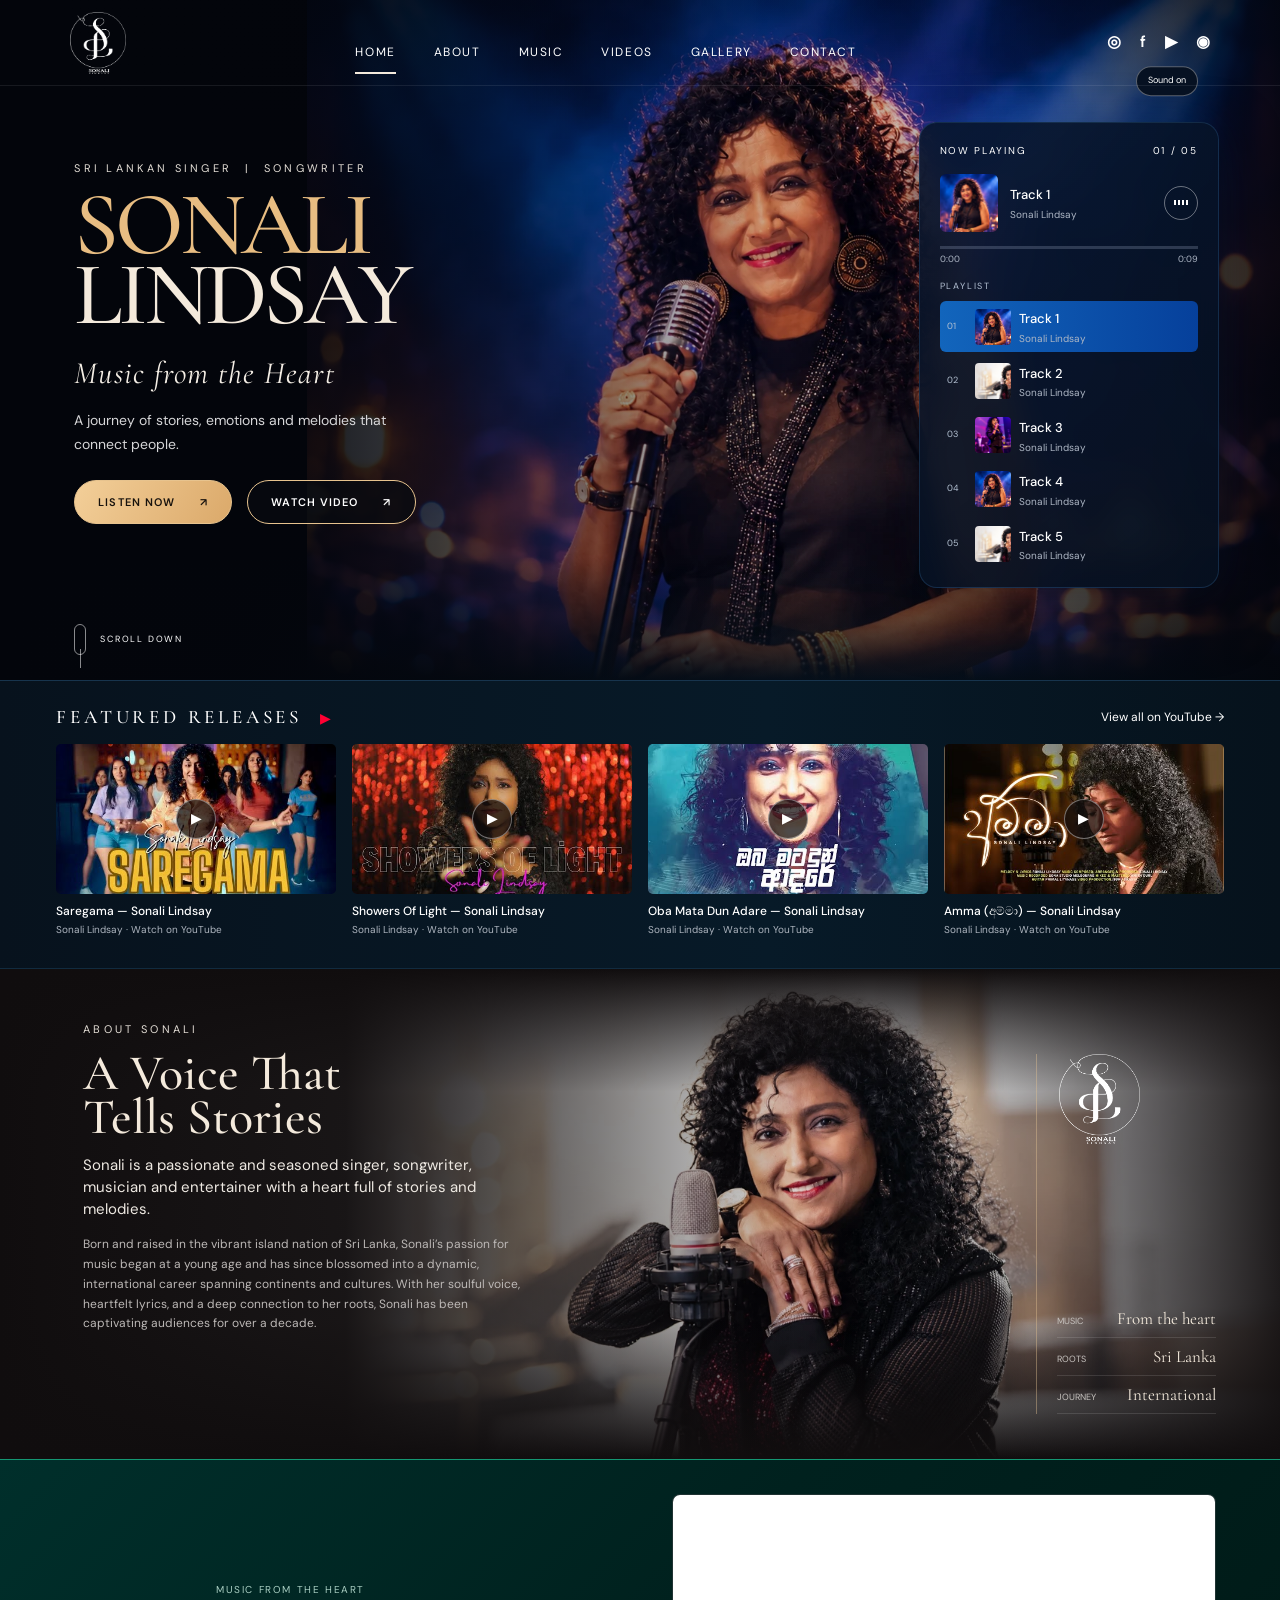
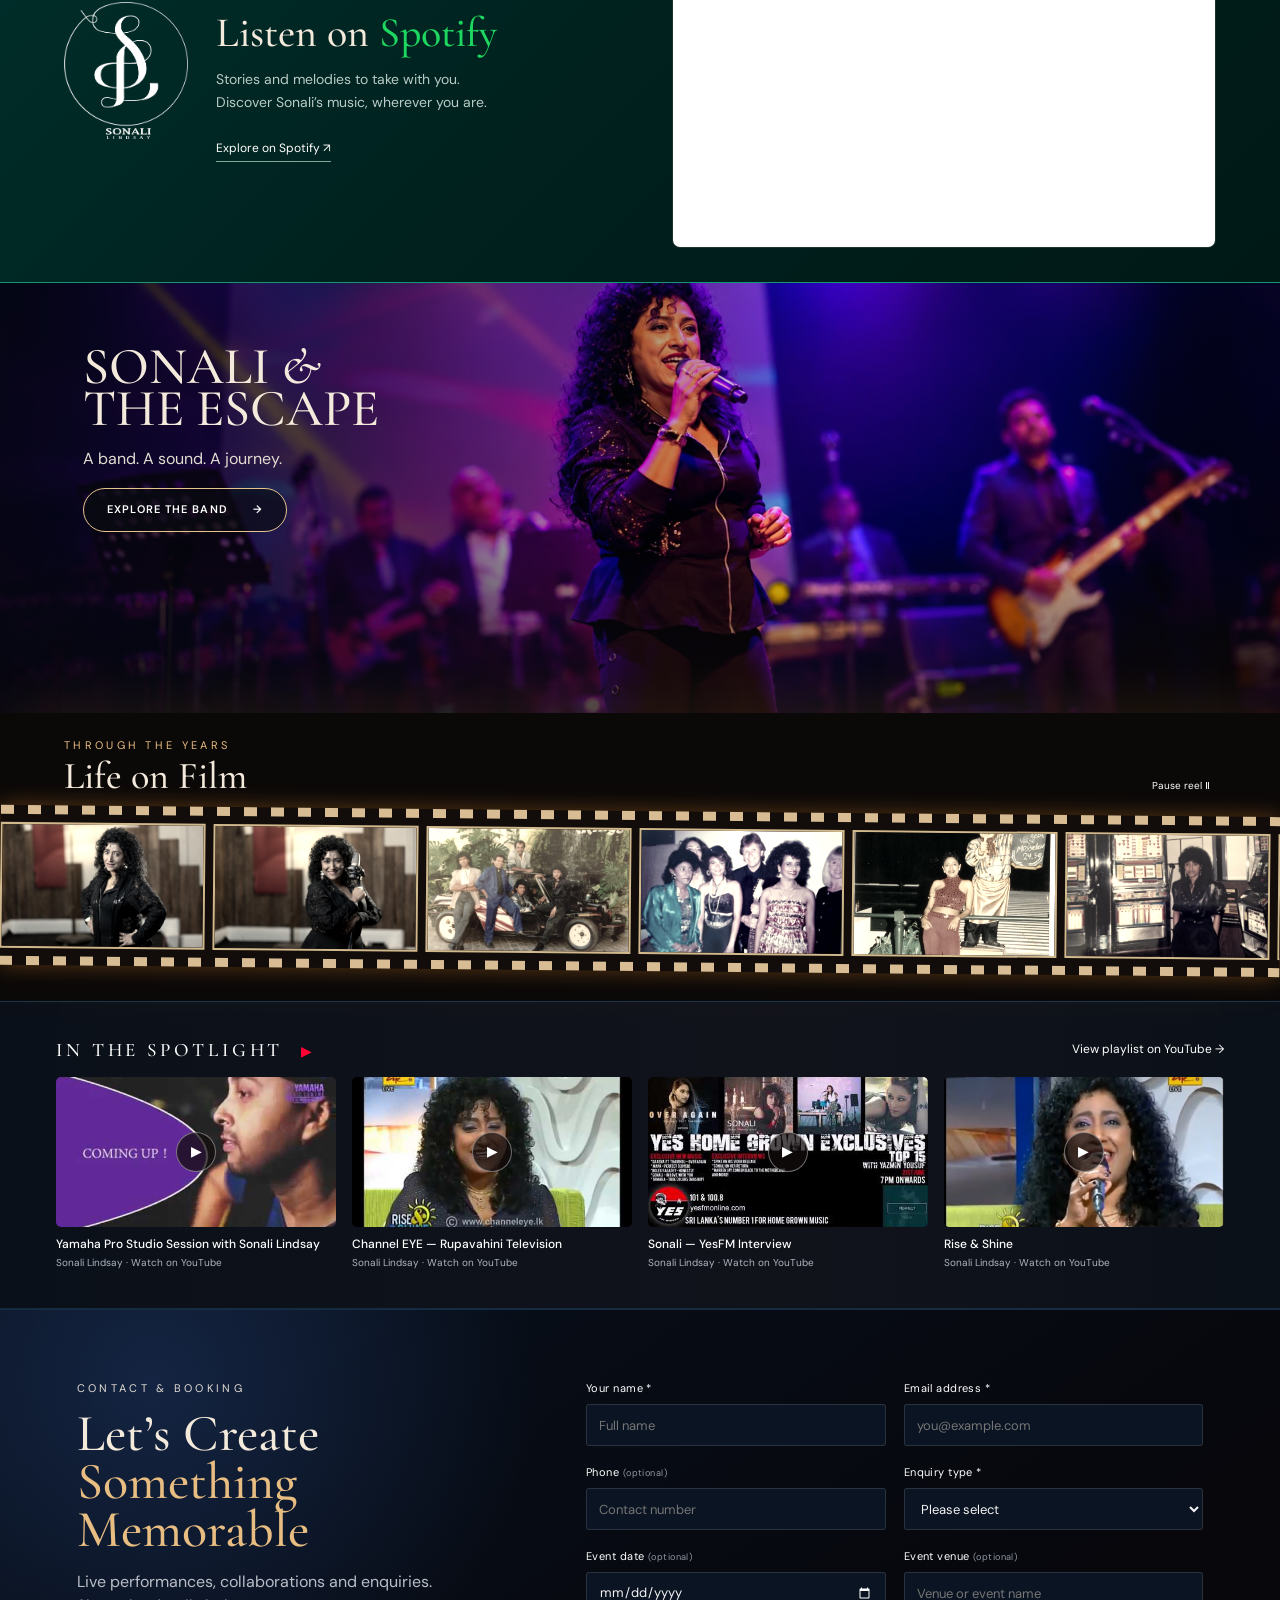
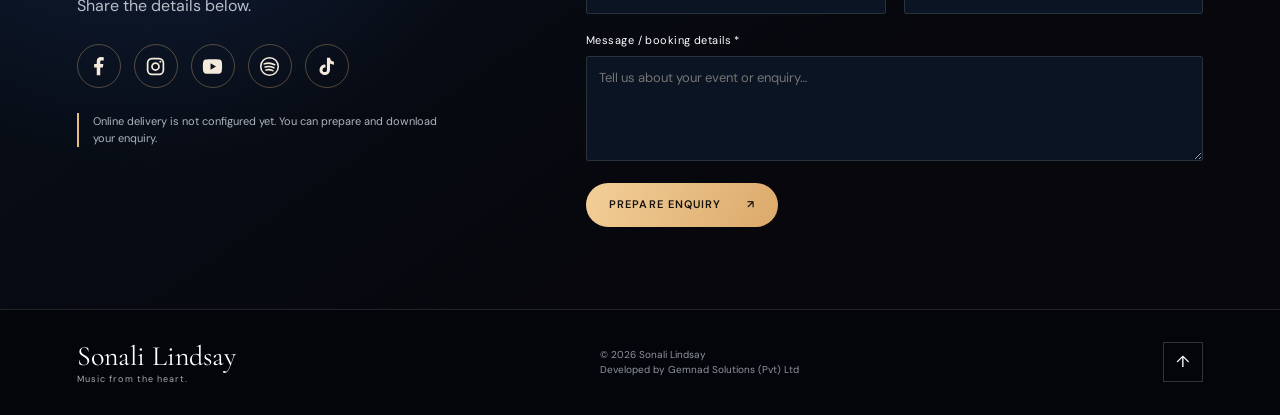
==== index.html @ c45c1fc6 "Add files via upload" ====
<!doctype html>
<html lang="en">
<head>
  <meta charset="UTF-8"><meta name="viewport" content="width=device-width,initial-scale=1">
  <title>Sonali Lindsay | Singer, Songwriter & Musician</title>
  <meta name="description" content="Discover the music, performances and story of Sri Lankan singer, songwriter and musician Sonali Lindsay.">
  <meta name="theme-color" content="#04070d"><meta property="og:type" content="website"><meta property="og:title" content="Sonali Lindsay | Music from the Heart"><meta property="og:description" content="Music, stories and live moments with Sonali Lindsay.">
  <link rel="icon" href="favicon.svg" type="image/svg+xml"><link rel="stylesheet" href="styles.css"><link rel="preload" href="assets/hero.webp" as="image">
  <script src="config.js" defer></script><script src="app.js" defer></script>
</head>
<body>
<a class="skip-link" href="#main">Skip to content</a>
<header class="site-header"><a class="brand" href="#home" aria-label="Sonali Lindsay home"><img src="assets/logo.png" alt="Sonali Lindsay" width="76" height="84"></a><button class="menu-toggle" aria-expanded="false" aria-controls="nav">Menu <span aria-hidden="true">☰</span></button><nav id="nav" aria-label="Main navigation"><a href="#home" aria-current="page">Home</a><a href="#about">About</a><a href="#music">Music</a><a href="#videos">Videos</a><a href="#gallery">Gallery</a><a href="#contact">Contact</a></nav><div class="header-socials"><a href="https://www.instagram.com/sonalilindsay" aria-label="Instagram" target="_blank" rel="noopener">◎</a><a href="https://web.facebook.com/sonalilindsayofficial/" aria-label="Facebook" target="_blank" rel="noopener">f</a><a href="https://www.youtube.com/@SonaliLindsayOfficial" aria-label="YouTube" target="_blank" rel="noopener">▶</a><a href="https://open.spotify.com/artist/26EB6Lw0mpOqtqxSqFFboB" aria-label="Spotify" target="_blank" rel="noopener">◉</a></div></header>
<main id="main">
<section class="hero" id="home" aria-labelledby="hero-title"><img class="hero-art" src="assets/hero.webp" alt="Sonali Lindsay performing with a microphone beneath blue stage lights" width="1672" height="941" fetchpriority="high"><div class="hero-vignette"></div><div class="hero-copy"><p class="kicker">Sri Lankan singer &nbsp;|&nbsp; Songwriter</p><h1 id="hero-title"><span>Sonali</span>Lindsay</h1><p class="script-line">Music from the Heart</p><p class="hero-intro">A journey of stories, emotions and melodies that connect people.</p><div class="hero-actions"><a class="pill solid" href="https://open.spotify.com/artist/26EB6Lw0mpOqtqxSqFFboB" target="_blank" rel="noopener">Listen Now <span>↗</span></a><a class="pill" href="https://youtube.com/playlist?list=PLR32wfktKn32djqg02-VK3CS3TCt3zmEd&amp;si=2SzW9fXXmB_12Uxi" target="_blank" rel="noopener">Watch Video <span>↗</span></a></div></div>
  <aside class="hero-player" aria-label="Automatic music previews"><div class="player-head"><span>Now Playing</span><span id="track-count">01 / 05</span></div><div class="now-playing"><img id="track-art" src="assets/hero.webp" alt="Temporary preview artwork" width="58" height="58"><div><strong id="track-title">Track 1</strong><small>Sonali Lindsay</small></div><div class="wave" aria-hidden="true"><i></i><i></i><i></i><i></i></div></div><div class="progress" role="progressbar" aria-label="Preview progress" aria-valuemin="0" aria-valuemax="100" aria-valuenow="0"><span></span></div><div class="player-times"><span id="elapsed">0:00</span><span id="duration">0:09</span></div><div class="playlist-label">Playlist</div><ol class="track-list" id="track-list"><li class="active"><span>01</span><img src="assets/hero.webp" alt=""><div><strong>Track 1</strong><small>Sonali Lindsay</small></div></li><li><span>02</span><img src="assets/about.webp" alt=""><div><strong>Track 2</strong><small>Sonali Lindsay</small></div></li><li><span>03</span><img src="assets/band.webp" alt=""><div><strong>Track 3</strong><small>Sonali Lindsay</small></div></li><li><span>04</span><img src="assets/hero.webp" alt=""><div><strong>Track 4</strong><small>Sonali Lindsay</small></div></li><li><span>05</span><img src="assets/about.webp" alt=""><div><strong>Track 5</strong><small>Sonali Lindsay</small></div></li></ol><button class="sound-toggle" id="mute" type="button" aria-pressed="false">Sound on</button><p id="audio-status" class="sr-status" role="status">Previews begin after your first interaction if autoplay is blocked.</p></aside><a class="scroll-mark" href="#music"><span></span>Scroll down</a><audio id="preview-audio" src="assets/track-1.mp3" preload="metadata"></audio></section>
<section class="media-strip" id="music" aria-labelledby="releases-title"><div class="section-top"><h2 id="releases-title">Featured Releases <b>▶</b></h2><a href="https://youtube.com/playlist?list=PLR32wfktKn32djqg02-VK3CS3TCt3zmEd&amp;si=2SzW9fXXmB_12Uxi" target="_blank" rel="noopener">View all on YouTube →</a></div><div class="cards" id="release-grid"></div></section>
<section class="about" id="about" aria-labelledby="about-title"><img src="assets/about.webp" alt="Sonali Lindsay beside a studio microphone" width="1536" height="1024" loading="lazy"><div class="about-fade"></div><div class="about-copy"><p class="kicker">About Sonali</p><h2 id="about-title">A Voice That<br>Tells Stories</h2><p class="lead">Sonali is a passionate and seasoned singer, songwriter, musician and entertainer with a heart full of stories and melodies.</p><p>Born and raised in the vibrant island nation of Sri Lanka, Sonali’s passion for music began at a young age and has since blossomed into a dynamic, international career spanning continents and cultures. With her soulful voice, heartfelt lyrics, and a deep connection to her roots, Sonali has been captivating audiences for over a decade.</p></div><div class="about-stats"><img src="assets/logo.png" alt="" width="100" height="110"><dl><div><dt>Music</dt><dd>From the heart</dd></div><div><dt>Roots</dt><dd>Sri Lanka</dd></div><div><dt>Journey</dt><dd>International</dd></div></dl></div></section>
<section class="spotify-shell" aria-labelledby="spotify-title"><div class="spotify-intro"><img src="assets/logo.png" alt="Sonali Lindsay" width="124" height="138" loading="lazy"><div><p class="kicker">Music from the heart</p><h2 id="spotify-title">Listen on <span>Spotify</span></h2><p>Stories and melodies to take with you.<br>Discover Sonali’s music, wherever you are.</p><a href="https://open.spotify.com/artist/26EB6Lw0mpOqtqxSqFFboB" target="_blank" rel="noopener">Explore on Spotify ↗</a></div></div><div class="spotify-body"><iframe title="Sonali Lindsay on Spotify" src="https://open.spotify.com/embed/artist/26EB6Lw0mpOqtqxSqFFboB?utm_source=generator&amp;theme=0" width="100%" height="352" loading="lazy" allow="autoplay; clipboard-write; encrypted-media; fullscreen; picture-in-picture"></iframe></div></section>
<section class="band" aria-labelledby="band-title"><img src="assets/band.webp" alt="Sonali and The Escape performing live" width="1920" height="888" loading="lazy"><div class="band-fade"></div><div class="band-copy"><h2 id="band-title">Sonali <span>&amp;</span><br>The Escape</h2><p>A band. A sound. A journey.</p><a class="pill" href="band.html">Explore the Band <span>→</span></a></div></section>
<section class="reel" id="gallery" aria-labelledby="gallery-title"><div class="reel-heading"><div><p class="kicker">Through the years</p><h2 id="gallery-title">Life on Film</h2></div><button id="reel-toggle" type="button" aria-pressed="false">Pause reel Ⅱ</button></div><div class="film-wrap"><div class="film-track" id="film-track"></div></div></section>
<section class="media-strip videos-strip" id="videos" aria-labelledby="videos-title"><div class="section-top"><h2 id="videos-title">In the Spotlight <b>▶</b></h2><a href="https://www.youtube.com/watch?v=Cf3tMUxd68Q&amp;list=PLR32wfktKn320Vlba-eeAaRiPF5DTPcqG" target="_blank" rel="noopener">View playlist on YouTube →</a></div><div class="cards" id="video-grid"></div></section>
<section class="connect" id="contact" aria-labelledby="contact-title"><div class="connect-intro"><p class="kicker">Contact &amp; Booking</p><h2 id="contact-title">Let’s Create<br><em>Something Memorable</em></h2><p>Live performances, collaborations and enquiries. Share the details below.</p><div class="social-grid"><a href="https://web.facebook.com/sonalilindsayofficial/" target="_blank" rel="noopener" aria-label="Facebook" title="Facebook"><svg viewBox="0 0 24 24" aria-hidden="true" focusable="false"><path d="M14 22v-9h3l.5-4H14V6.5c0-1.1.3-1.5 1.7-1.5H18V1.3A29 29 0 0 0 14.8 1C11.6 1 10 2.9 10 6.2V9H7v4h3v9z"/></svg></a><a href="https://www.instagram.com/sonalilindsay" target="_blank" rel="noopener" aria-label="Instagram" title="Instagram"><svg viewBox="0 0 24 24" aria-hidden="true" focusable="false"><rect x="3" y="3" width="18" height="18" rx="5" fill="none" stroke="currentColor" stroke-width="2"/><circle cx="12" cy="12" r="4" fill="none" stroke="currentColor" stroke-width="2"/><circle cx="17.5" cy="6.5" r="1.2"/></svg></a><a href="https://www.youtube.com/@SonaliLindsayOfficial" target="_blank" rel="noopener" aria-label="YouTube" title="YouTube"><svg viewBox="0 0 24 24" aria-hidden="true" focusable="false"><path d="M22.5 6.2a3 3 0 0 0-2.1-2.1C18.5 3.6 12 3.6 12 3.6s-6.5 0-8.4.5a3 3 0 0 0-2.1 2.1C1 8.1 1 12 1 12s0 3.9.5 5.8a3 3 0 0 0 2.1 2.1c1.9.5 8.4.5 8.4.5s6.5 0 8.4-.5a3 3 0 0 0 2.1-2.1c.5-1.9.5-5.8.5-5.8s0-3.9-.5-5.8ZM9.8 15.6V8.4L16 12z"/></svg></a><a href="https://open.spotify.com/artist/26EB6Lw0mpOqtqxSqFFboB" target="_blank" rel="noopener" aria-label="Spotify" title="Spotify"><svg viewBox="0 0 24 24" aria-hidden="true" focusable="false"><circle cx="12" cy="12" r="10" fill="none" stroke="currentColor" stroke-width="1.8"/><path d="M6 9c4-1.4 8.2-1 12 1M7 12.5c3.4-1 6.8-.6 10 1M8 16c2.6-.7 5.3-.4 7.8.7" fill="none" stroke="currentColor" stroke-width="1.8" stroke-linecap="round"/></svg></a><a href="https://www.tiktok.com/@sonalilindsay?_t=ZS-8vaOBnWOwcM&amp;_r=1" target="_blank" rel="noopener" aria-label="TikTok" title="TikTok"><svg viewBox="0 0 24 24" aria-hidden="true" focusable="false"><path d="M16 2c.3 2.6 1.8 4.2 4.5 4.5V10A10 10 0 0 1 16 8.7v7.2a6 6 0 1 1-5.2-6v3.6a2.5 2.5 0 1 0 1.7 2.4V2z"/></svg></a></div><p class="contact-note" id="contact-note">Online delivery is not configured yet. You can prepare and download your enquiry.</p></div><form id="booking-form"><div class="form-grid"><label>Your name *<input name="name" autocomplete="name" required maxlength="120" placeholder="Full name"></label><label>Email address *<input name="email" type="email" autocomplete="email" required maxlength="254" placeholder="you@example.com"></label><label>Phone <small>(optional)</small><input name="phone" type="tel" autocomplete="tel" maxlength="40" placeholder="Contact number"></label><label>Enquiry type *<select name="type" required><option value="">Please select</option><option>Live performance / booking</option><option>Collaboration</option><option>Press / media</option><option>General enquiry</option></select></label><label>Event date <small>(optional)</small><input name="date" type="date"></label><label>Event venue <small>(optional)</small><input name="venue" maxlength="200" placeholder="Venue or event name"></label><label class="full">Message / booking details *<textarea name="message" required minlength="10" maxlength="5000" rows="4" placeholder="Tell us about your event or enquiry…"></textarea></label></div><button class="pill solid" id="submit-enquiry" type="submit">Prepare Enquiry <span>↗</span></button><p class="form-status" id="form-status" role="status" tabindex="-1"></p><a id="download-enquiry" class="download-link" hidden download="sonali-lindsay-enquiry.txt">Download your enquiry ↓</a></form></section>
</main><footer><a href="#home" class="footer-brand">Sonali Lindsay<span>Music from the heart.</span></a><p>© 2026 Sonali Lindsay<br>Developed by Gemnad Solutions (Pvt) Ltd</p><a href="#home" aria-label="Back to top">↑</a></footer>
</body></html>
---- styles.css ----
@import url('https://fonts.googleapis.com/css2?family=Cormorant+Garamond:wght@400;500;600&family=DM+Sans:wght@400;500;600&family=Italiana&display=swap');
:root{--ink:#04070d;--night:#07111d;--navy:#08182a;--cream:#f4eadc;--gold:#e8bd82;--line:#ffffff28;--muted:#b8bdc7;--green:#1ed760;--serif:'Cormorant Garamond',Georgia,serif;--sans:'DM Sans',Arial,sans-serif;color-scheme:dark}
*{box-sizing:border-box}html{scroll-behavior:smooth;scroll-padding-top:76px}body{margin:0;background:var(--ink);color:#fff;font:16px/1.55 var(--sans);overflow-x:hidden}img{display:block;max-width:100%}a{color:inherit;text-decoration:none}button,input,select,textarea{font:inherit;color:inherit}button{cursor:pointer}::selection{background:var(--gold);color:#05070c}:focus-visible{outline:2px solid var(--gold);outline-offset:4px}.skip-link{position:fixed;top:-80px;left:16px;z-index:100;background:var(--gold);color:#111;padding:10px 15px}.skip-link:focus{top:16px}.site-header{height:86px;position:absolute;inset:0 0 auto;z-index:20;display:flex;align-items:center;padding:0 5.5vw;border-bottom:1px solid #ffffff15}.brand{width:92px;margin-right:auto}.brand img{width:56px;height:62px;object-fit:contain}.site-header nav{display:flex;gap:38px;align-items:center}.site-header nav a{font-size:12px;letter-spacing:.13em;text-transform:uppercase;padding:32px 0 11px;border-bottom:2px solid transparent}.site-header nav a:hover,.site-header nav a[aria-current]{border-color:var(--cream)}.header-socials{display:flex;align-items:center;gap:19px;margin-left:auto;width:160px;justify-content:flex-end}.header-socials a{font-weight:600}.menu-toggle{display:none;border:0;background:none;padding:12px}
.hero{height:680px;min-height:650px;position:relative;overflow:hidden;background:#02050b}.hero-art{position:absolute;inset:0 0 0 auto;width:76%;height:100%;object-fit:cover;object-position:center 38%}.hero-vignette{position:absolute;inset:0;background:linear-gradient(90deg,#03050b 0%,#03050bf8 19%,#03050bc7 34%,#03050b33 60%,#03050b30 76%,#03050bdd 100%),linear-gradient(0deg,#06111d 0%,transparent 18%,transparent 82%,#01030a70)}.hero-copy{position:absolute;z-index:2;left:5.8vw;top:160px;width:390px}.kicker{margin:0 0 13px;color:#e4ded6;font-size:11px;letter-spacing:.3em;text-transform:uppercase}.hero h1{margin:0;color:var(--cream);font:500 clamp(70px,7vw,108px)/.78 var(--serif);letter-spacing:-.045em;text-transform:uppercase}.hero h1 span{display:block;color:var(--gold)}.script-line{margin:28px 0 20px;color:#f4eee5;font:italic 31px/1 var(--serif);letter-spacing:.04em}.hero-intro{max-width:335px;color:#d6d6d8;font-size:14px;line-height:1.7}.hero-actions{display:flex;gap:15px;margin-top:24px}.pill{min-height:44px;display:inline-flex;align-items:center;justify-content:center;gap:25px;border:1px solid #e7c38e;border-radius:999px;padding:10px 23px;background:#070a10b8;font-size:11px;font-weight:600;letter-spacing:.1em;text-transform:uppercase}.pill:hover{background:#ffffff13}.pill.solid{background:linear-gradient(120deg,#f3cf99,#dba96a);color:#17120d}.pill.solid:hover{filter:brightness(1.08)}
.hero-player{position:absolute;z-index:3;right:4.8vw;top:122px;width:300px;padding:20px 20px 18px;border:1px solid #3974ad44;border-radius:18px;background:linear-gradient(145deg,#07152de9,#06101ff2);box-shadow:0 22px 60px #0008,0 0 45px #005bba1e;backdrop-filter:blur(12px)}.player-head{display:flex;justify-content:space-between;margin-bottom:15px;text-transform:uppercase;letter-spacing:.17em;font-size:10px}.now-playing{display:grid;grid-template-columns:58px 1fr 34px;gap:12px;align-items:center}.now-playing img{width:58px;height:58px;border-radius:6px;object-fit:cover}.now-playing strong,.track-list strong{font-size:13px;font-weight:500}.now-playing small,.track-list small{display:block;color:#aeb7c5;font-size:10px}.wave{display:flex;align-items:center;justify-content:center;gap:2px;height:34px;border:1px solid #ffffff66;border-radius:50%}.wave i{display:block;width:2px;height:5px;background:#fff}.is-playing .wave i{animation:wave .65s ease-in-out infinite alternate}.wave i:nth-child(2){animation-delay:-.35s}.wave i:nth-child(3){animation-delay:-.18s}.wave i:nth-child(4){animation-delay:-.5s}@keyframes wave{to{height:18px}}.progress{height:3px;margin-top:14px;background:#8390a850}.progress span{display:block;height:100%;width:0;background:linear-gradient(90deg,var(--gold),#fff)}.player-times{display:flex;justify-content:space-between;margin-top:4px;font-size:9px;color:#aeb7c5}.playlist-label{margin:14px 0 7px;color:#b5c2d4;font-size:9px;letter-spacing:.2em;text-transform:uppercase}.track-list{list-style:none;padding:0;margin:0;display:grid;gap:4px}.track-list li{display:grid;grid-template-columns:20px 36px 1fr;gap:8px;align-items:center;padding:5px 7px;border-radius:6px}.track-list li.active{background:linear-gradient(90deg,#1265bc,#06409b)}.track-list li>span{font-size:9px;color:#b4c2d3}.track-list img{width:36px;height:36px;object-fit:cover;border-radius:4px}.sound-toggle{position:absolute;right:20px;top:18px;transform:translateY(-250%);border:1px solid #fff5;background:#061122;border-radius:999px;padding:7px 11px;font-size:9px}.sr-status{position:absolute;width:1px;height:1px;overflow:hidden;clip:rect(0,0,0,0)}.scroll-mark{position:absolute;z-index:3;left:5.8vw;bottom:25px;display:flex;align-items:center;gap:14px;font-size:9px;letter-spacing:.2em;text-transform:uppercase}.scroll-mark span{width:12px;height:31px;border:1px solid #fff8;border-radius:9px;position:relative}.scroll-mark span:after{content:'';position:absolute;left:50%;top:24px;width:1px;height:19px;background:#fff8}
.media-strip{padding:26px 4.4vw 30px;background:linear-gradient(90deg,#07121d,#071a28 60%,#06121c);border-top:1px solid #17344d;border-bottom:1px solid #112b3f}.section-top{display:flex;align-items:center;justify-content:space-between;margin-bottom:17px}.section-top h2{margin:0;font:500 19px/1 var(--serif);letter-spacing:.2em;text-transform:uppercase}.section-top h2 b{font:14px var(--sans);color:#ff0033;margin-left:10px}.section-top>a{font-size:12px}.cards{display:grid;grid-template-columns:repeat(4,minmax(0,1fr));gap:16px}.media-card{min-width:0}.media-card>a{display:block}.card-image{position:relative;aspect-ratio:16/8.6;overflow:hidden;border-radius:5px;background:#121823}.card-image img{width:100%;height:100%;object-fit:cover;transition:transform .45s,filter .45s}.media-card a:hover .card-image img{transform:scale(1.04);filter:brightness(.85)}.play-badge{position:absolute;inset:50% auto auto 50%;transform:translate(-50%,-50%);display:grid;place-items:center;width:40px;height:40px;border-radius:50%;background:#120d0dbb;border:1px solid #ffffff65;font-size:14px}.media-card h3{margin:8px 0 1px;font-size:12px;font-weight:500;white-space:nowrap;overflow:hidden;text-overflow:ellipsis}.media-card p{margin:0;color:#aeb5bf;font-size:10px}
.about{min-height:490px;position:relative;overflow:hidden;background:#110e0e}.about>img{position:absolute;inset:0 12% 0 auto;width:60%;height:100%;object-fit:cover;object-position:center 38%;filter:saturate(.45) sepia(.12) contrast(1.05)}.about-fade{position:absolute;inset:0;background:linear-gradient(90deg,#100d0e 0%,#100d0ef5 27%,#100d0e88 47%,transparent 68%,#100d0eee 100%),linear-gradient(0deg,#100d0e,transparent 28%,transparent 75%,#100d0e)}.about-copy{position:relative;z-index:2;padding:52px 0 54px 6.5vw;width:41%}.about-copy h2{margin:0 0 13px;color:var(--cream);font:500 50px/.88 var(--serif)}.about-copy .lead{color:#eee9e2;font-size:15px;line-height:1.48}.about-copy p:last-child{color:#bcb8b6;font-size:12px;line-height:1.65}.about-stats{position:absolute;z-index:2;right:5vw;top:85px;bottom:45px;width:180px;border-left:1px solid #e3c1926b;padding-left:20px;display:flex;flex-direction:column;justify-content:space-between}.about-stats img{width:85px;height:90px;object-fit:contain}.about-stats dl{margin:0}.about-stats dl div{display:flex;justify-content:space-between;align-items:baseline;border-bottom:1px solid #ffffff1e;padding:8px 0}.about-stats dt{text-transform:uppercase;font-size:9px;color:#c7c3bf}.about-stats dd{margin:0;color:var(--cream);font:17px var(--serif)}
.spotify-shell{margin:0;padding:16px 3.2vw 22px;background:linear-gradient(135deg,#002f2b,#00211e 48%,#001916);border-top:1px solid #149773;border-bottom:1px solid #149773}.spotify-head{display:flex;justify-content:space-between;align-items:center;margin-bottom:9px}.spotify-head>div{display:flex;align-items:center;gap:12px}.spotify-dot{width:42px;height:42px;border-radius:50%;display:grid;place-items:center;background:var(--green);color:#001d13;font-size:26px}.spotify-head h2{margin:0;font-size:13px;font-weight:400}.spotify-head strong{display:block;color:var(--green);font-size:20px}.spotify-head>a{font-size:11px}.spotify-body{border:1px solid #ffffff1a;border-radius:8px;overflow:hidden;background:#061b1b}.spotify-body iframe{display:block;width:100%;height:352px;border:0}
.band{height:430px;position:relative;overflow:hidden;background:#080918}.band>img{position:absolute;inset:0;width:100%;height:100%;object-fit:cover;object-position:center 32%;filter:saturate(1.12) contrast(1.03)}.band-fade{position:absolute;inset:0;background:linear-gradient(90deg,#050610e8,#05061088 33%,transparent 65%,#08070b55),linear-gradient(0deg,#120c0caa,transparent 40%,#04061120)}.band-copy{position:absolute;z-index:2;left:6.5vw;top:63px}.band-copy h2{margin:0;color:var(--cream);font:500 52px/.82 var(--serif);text-transform:uppercase}.band-copy h2 span{font-style:italic}.band-copy p{margin:16px 0;color:#e3dcd2}.band-copy .pill{background:#0a0b12a8}
.reel{position:relative;padding:24px 0 30px;background:#0b0808;box-shadow:0 -16px 40px #ffa23712}.reel-heading{padding:0 5vw 16px;display:flex;justify-content:space-between;align-items:end}.reel-heading .kicker{margin-bottom:3px;color:var(--gold)}.reel-heading h2{margin:0;font:500 38px/1 var(--serif);color:var(--cream)}.reel-heading button{border:0;background:none;font-size:10px}.film-wrap{padding:17px 0;overflow:hidden;transform:rotate(1.1deg) scale(1.02);background:repeating-linear-gradient(90deg,#d8bd94 0 13px,transparent 13px 27px) top/100% 9px no-repeat,repeating-linear-gradient(90deg,#d8bd94 0 13px,transparent 13px 27px) bottom/100% 9px no-repeat,#120c0a;box-shadow:0 0 22px #ff9b2e55}.film-track{display:flex;width:max-content;animation:reel 48s linear infinite}.film-group{display:flex;gap:8px;padding-right:8px}.film-track figure{margin:0;width:205px;height:126px;overflow:hidden;border:2px solid #d1b98e;background:#20150f}.film-track img{width:100%;height:100%;object-fit:cover;filter:sepia(.45) saturate(.65) contrast(1.08)}.reel.paused .film-track,.film-wrap:hover .film-track{animation-play-state:paused}@keyframes reel{to{transform:translateX(-50%)}}
.videos-strip{background:linear-gradient(90deg,#0a1019,#11131b 60%,#0b1119);padding-top:38px;padding-bottom:38px}.connect{display:grid;grid-template-columns:.85fr 1.25fr;gap:7vw;padding:70px 6vw;background:radial-gradient(circle at 12% 12%,#142442 0,transparent 31%),linear-gradient(145deg,#07101c,#07070c 70%);border-top:1px solid #1b2b44}.connect-intro h2{margin:0;color:var(--cream);font:500 52px/.92 var(--serif)}.connect-intro h2 em{font-style:normal;color:var(--gold)}.connect-intro>p:not(.kicker,.contact-note){color:#b9bec8;max-width:390px}.social-grid{display:flex;gap:13px 25px;flex-wrap:wrap;margin:25px 0}.social-grid a{font-size:12px;border-bottom:1px solid #ffffff3c;padding-bottom:4px}.contact-note{max-width:360px;border-left:2px solid var(--gold);padding-left:14px;color:#aeb5bf;font-size:11px}.form-grid{display:grid;grid-template-columns:1fr 1fr;gap:18px}.form-grid label{font-size:11px;letter-spacing:.04em}.form-grid small{color:#8f96a1}.form-grid input,.form-grid select,.form-grid textarea{width:100%;display:block;margin-top:7px;padding:11px 12px;border:1px solid #ffffff20;background:#0b1422;color:#f3f3f3;border-radius:3px;font-size:13px}.form-grid input,.form-grid select{height:42px}.form-grid textarea{resize:vertical;min-height:100px}.form-grid .full{grid-column:1/-1}.connect form>.pill{border:0;margin-top:22px}.form-status{font-size:12px;color:#c7cbd2}.download-link{font-size:12px;color:var(--gold);border-bottom:1px solid var(--gold)}
footer{min-height:100px;display:flex;align-items:center;justify-content:space-between;padding:27px 6vw;border-top:1px solid #ffffff20;background:#03050a}.footer-brand{font:28px var(--serif)}.footer-brand span{display:block;color:#aaa;font:9px var(--sans);letter-spacing:.12em}.footer-brand+p{font-size:10px;color:#8f96a0}.footer-brand+p+a{width:40px;height:40px;display:grid;place-items:center;border:1px solid #ffffff30}
@media(max-width:1100px){.site-header{padding-inline:3vw}.site-header nav{gap:23px}.header-socials{width:auto}.hero-copy{left:4vw}.hero-player{right:3vw;width:280px}.hero h1{font-size:78px}.about-copy{width:48%}.cards{gap:12px}}
@media(max-width:800px){.site-header{height:72px;padding:0 20px}.brand img{width:45px;height:52px}.menu-toggle{display:block}.site-header nav{display:none;position:absolute;top:72px;left:0;right:0;padding:16px 22px;background:#040913f7;flex-direction:column;align-items:stretch;gap:0}.site-header nav.open{display:flex}.site-header nav a{padding:11px;border:0}.header-socials{display:none}.hero{height:auto;min-height:940px}.hero-art{width:100%;height:570px;object-position:58% center}.hero-vignette{background:linear-gradient(0deg,#03050b 37%,#03050bd9 50%,transparent 78%),linear-gradient(90deg,#03050b66,transparent 70%)}.hero-copy{left:20px;right:20px;top:355px;width:auto}.hero h1{font-size:70px}.script-line{font-size:27px}.hero-player{top:auto;left:20px;right:20px;bottom:50px;width:auto}.track-list{grid-template-columns:repeat(5,1fr)}.track-list li{grid-template-columns:1fr;padding:5px;text-align:center}.track-list li>span,.track-list li div{display:none}.track-list img{width:100%;height:42px}.scroll-mark{display:none}.media-strip{padding:25px 20px}.cards{grid-template-columns:repeat(4,250px);overflow-x:auto;padding-bottom:10px;scroll-snap-type:x mandatory}.media-card{scroll-snap-align:start}.about{min-height:750px}.about>img{inset:auto 0 0;width:100%;height:62%;object-position:center 25%}.about-fade{background:linear-gradient(0deg,#100d0e70,#100d0ef4 54%,#100d0e 76%)}.about-copy{padding:50px 20px;width:100%}.about-copy h2{font-size:45px}.about-copy .lead{max-width:590px}.about-copy p:last-child{max-width:600px}.about-stats{display:none}.spotify-shell{padding:15px 20px 20px}.spotify-head>a{display:none}.band{height:390px}.band>img{object-position:55% center}.band-copy{left:20px;top:45px}.band-copy h2{font-size:44px}.reel-heading{padding-inline:20px}.connect{grid-template-columns:1fr;padding:60px 20px}.form-grid{gap:15px}footer{padding-inline:20px}}
@media(max-width:480px){.hero{min-height:1030px}.hero-art{height:500px;object-position:61% center}.hero-copy{top:315px}.hero h1{font-size:59px}.hero-intro{font-size:13px;max-width:280px}.hero-actions{gap:9px}.pill{padding:9px 15px;gap:15px}.hero-player{bottom:55px;padding:16px}.now-playing{grid-template-columns:50px 1fr 34px}.now-playing img{width:50px;height:50px}.track-list{gap:2px}.film-track figure{width:170px;height:106px}.connect-intro h2{font-size:43px}.form-grid{grid-template-columns:1fr}.form-grid .full{grid-column:auto}.spotify-body iframe{height:352px}.section-top{align-items:flex-start;gap:12px}.section-top h2{font-size:17px}.section-top>a{font-size:10px}.footer-brand+p{max-width:150px}}
@media(prefers-reduced-motion:reduce){html{scroll-behavior:auto}.film-track,.is-playing .wave i{animation:none!important}.film-wrap{overflow-x:auto}.film-group[aria-hidden=true]{display:none}}
.film-wrap{width:100%;transform:rotate(.55deg)}
html,body{overflow-x:clip}
.about>img{inset:0;width:100%;height:100%;object-position:62% center;filter:saturate(.8) contrast(1.02)}
.spotify-shell{display:grid;grid-template-columns:1fr 1fr;align-items:center;gap:5vw;padding:34px 5vw}
.spotify-intro{display:flex;align-items:center;gap:28px;min-width:0}
.spotify-intro>img{width:124px;height:138px;object-fit:contain;flex-shrink:0}
.spotify-intro .kicker{color:#a9cfc3;font-size:10px;letter-spacing:.16em}
.spotify-intro h2{margin:0 0 12px;font:500 42px/1.1 var(--serif);color:var(--cream)}
.spotify-intro h2 span{color:var(--green)}
.spotify-intro p:not(.kicker){font-size:14px;line-height:1.65;color:#b9cbc6;margin:0 0 20px}
.spotify-intro a{font-size:12px;border-bottom:1px solid #7ca99a;padding-bottom:5px}
.spotify-body{min-width:0}
.social-grid{gap:13px}
.social-grid a{width:44px;height:44px;display:grid;place-items:center;padding:0;border:1px solid #e8bd8255;border-radius:50%;color:var(--cream);transition:background .2s,color .2s}
.social-grid a:hover{background:var(--gold);color:var(--ink)}
.social-grid svg{width:21px;height:21px;display:block;fill:currentColor}
@media(max-width:1050px){.spotify-intro{gap:18px}.spotify-intro>img{width:86px;height:100px}.spotify-intro h2{font-size:34px}}
@media(max-width:800px){.about>img{inset:auto 0 0;height:62%;object-position:65% center}.spotify-shell{grid-template-columns:1fr;padding:30px 20px;gap:26px}.spotify-intro{justify-content:center}.spotify-intro>img{width:100px;height:112px}.spotify-body{width:100%}}
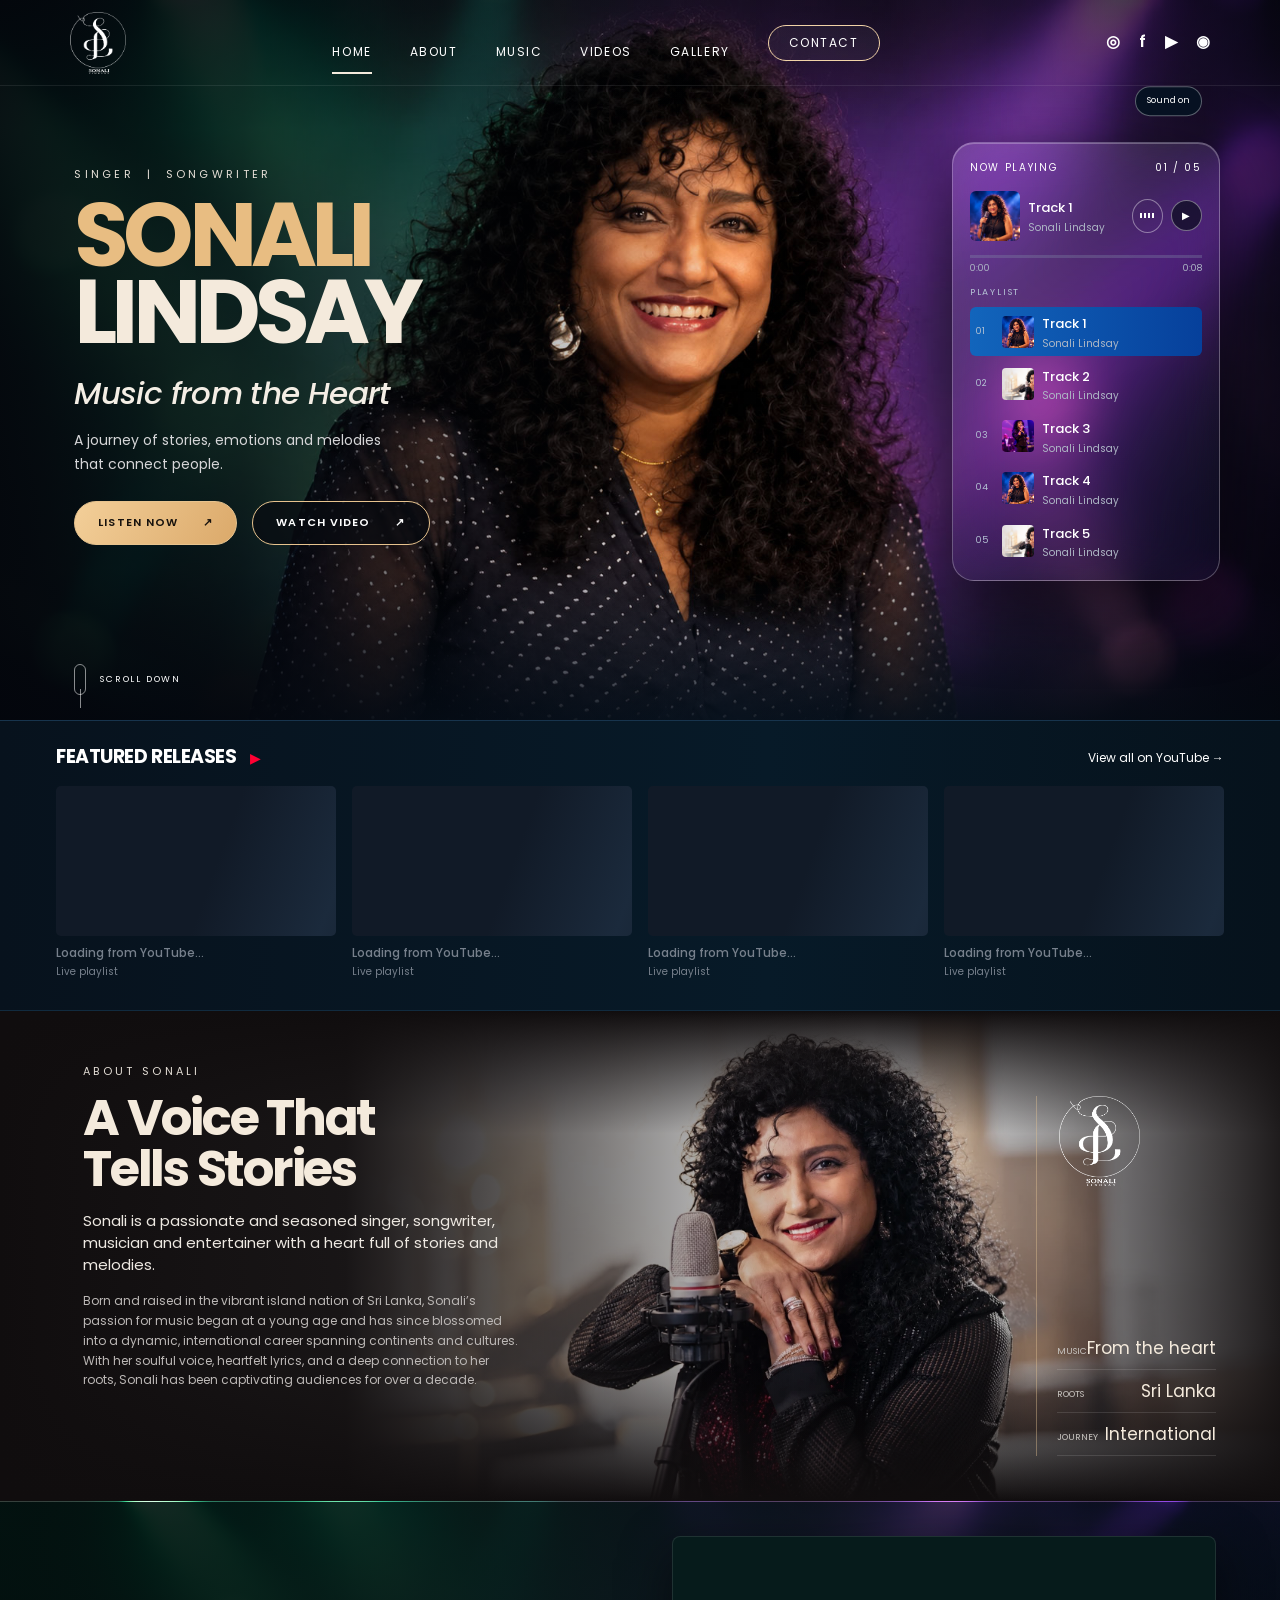
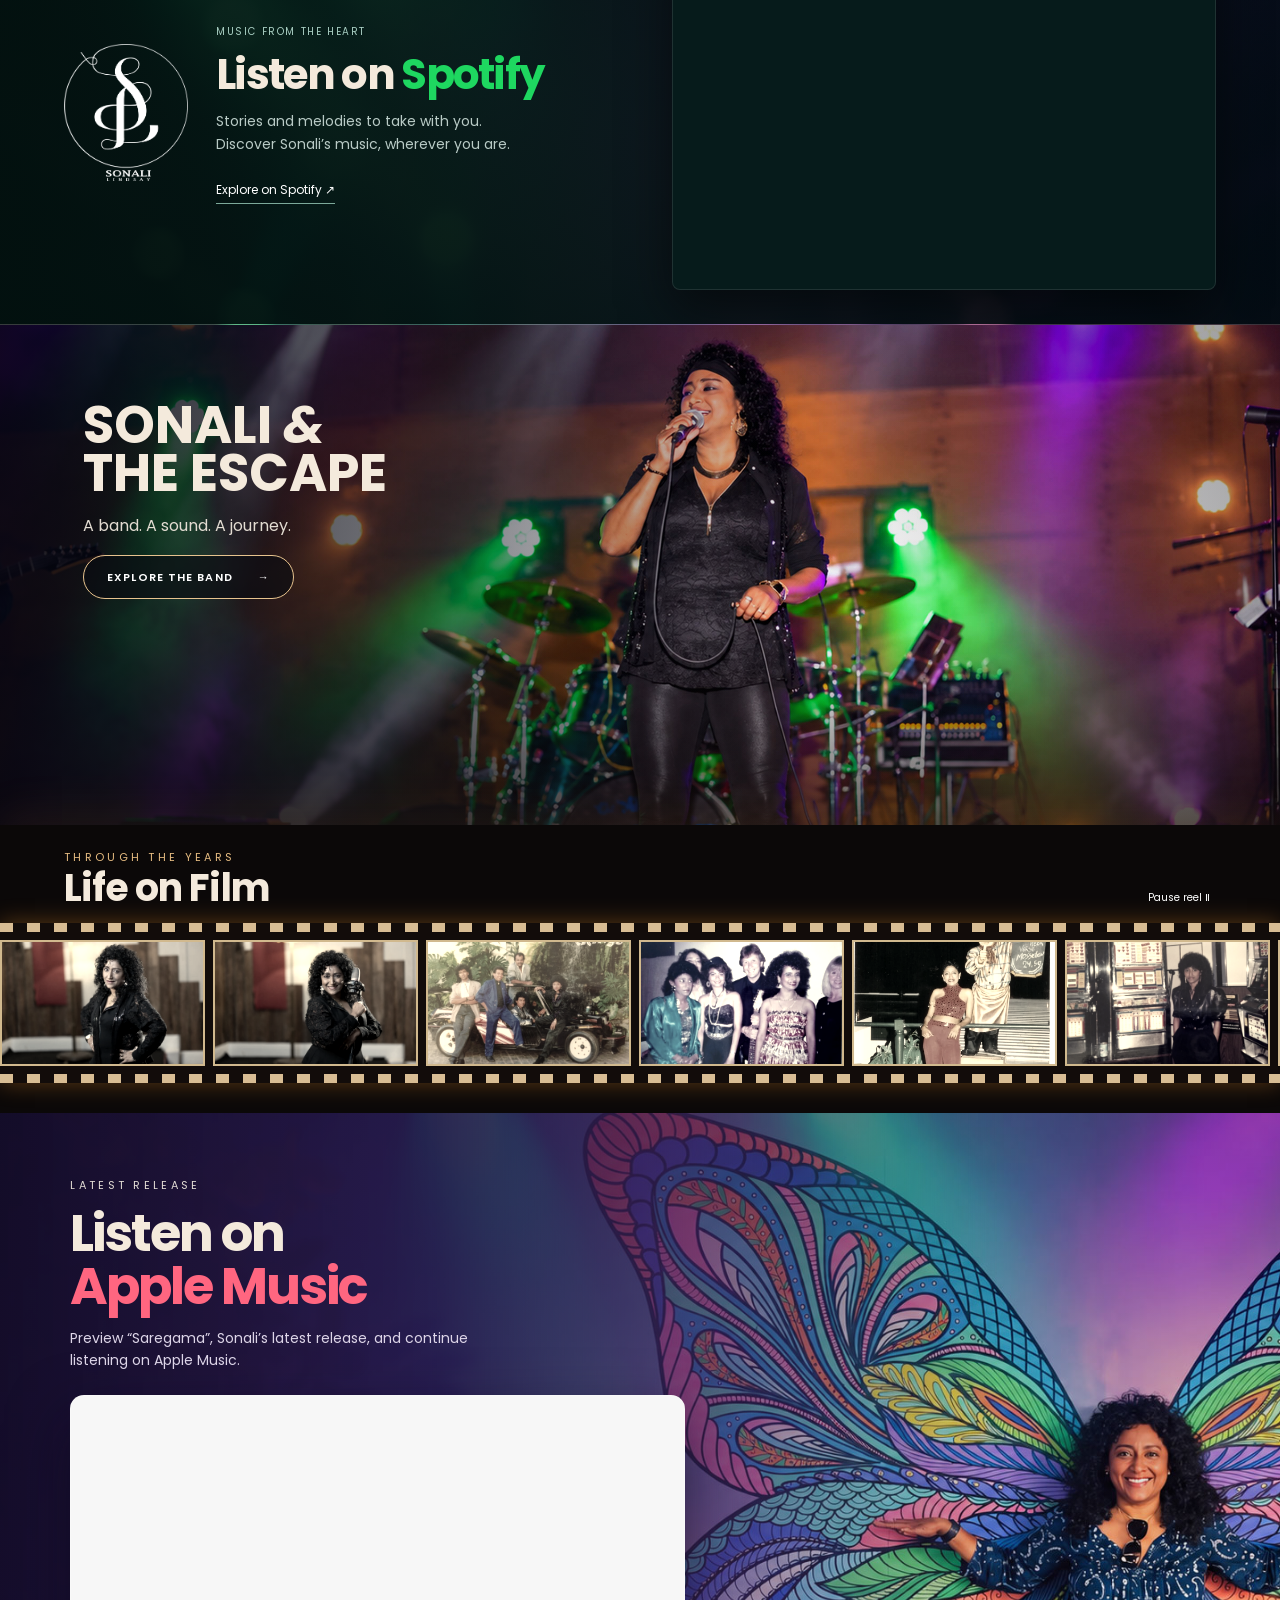
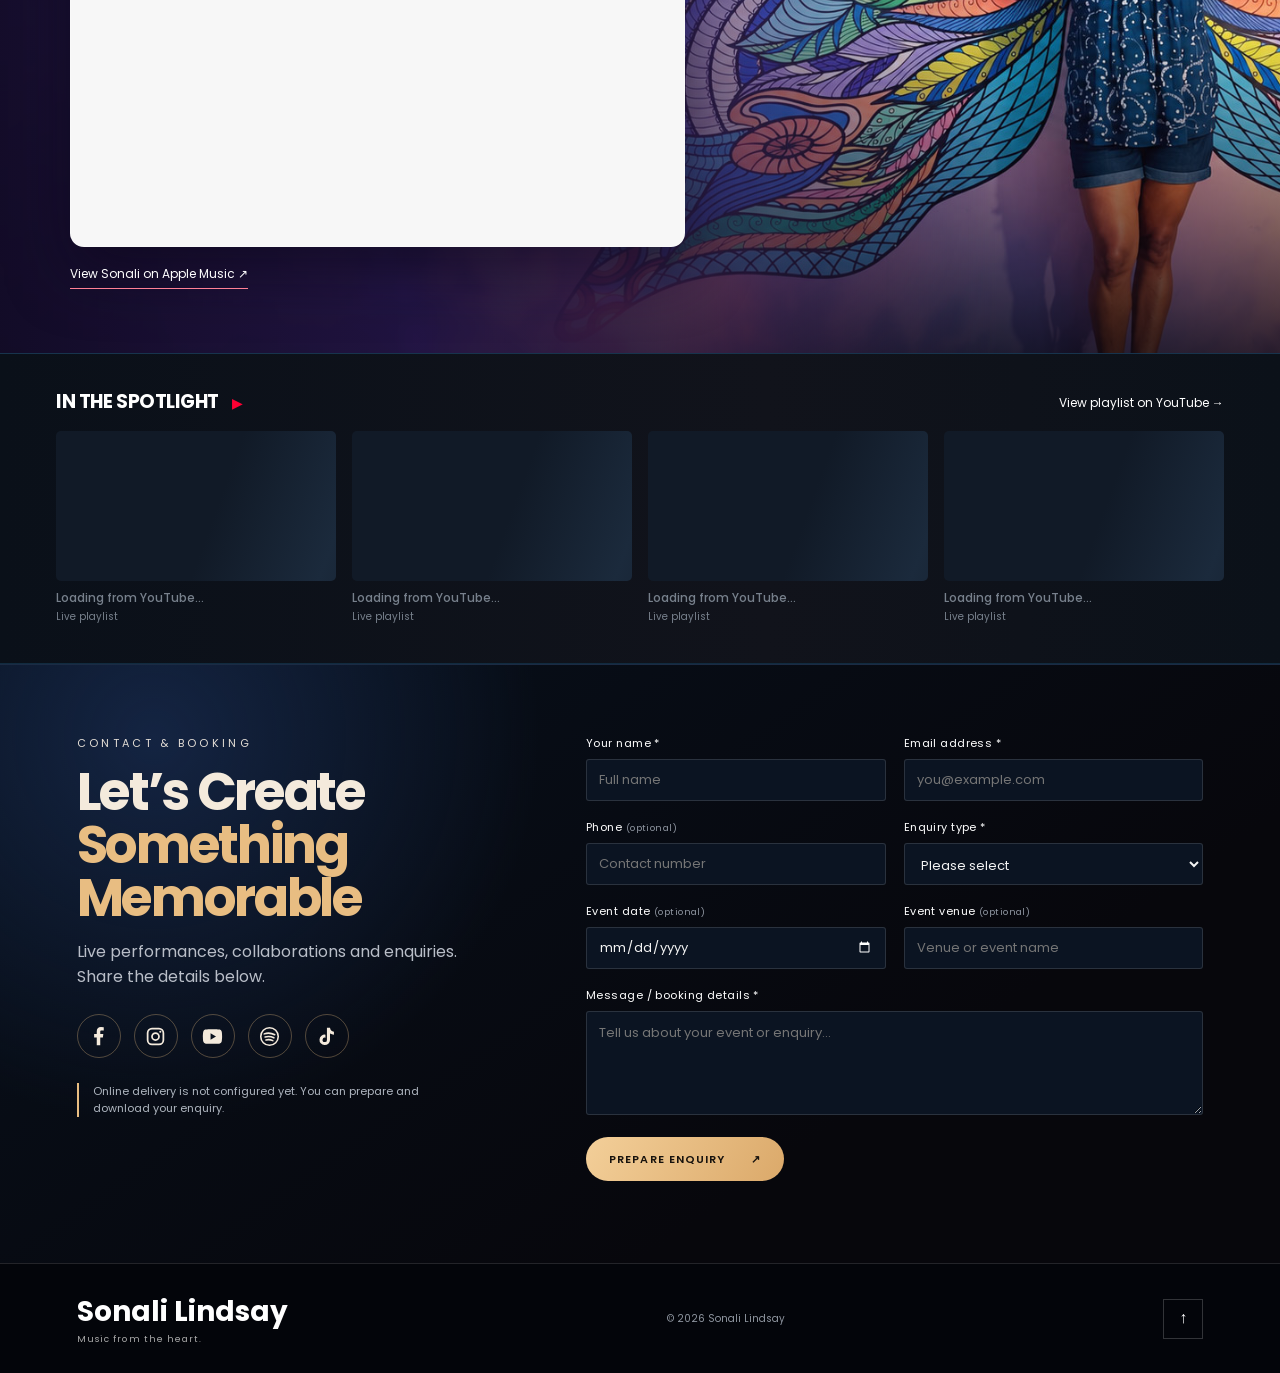
==== commit dbd2335e: "Update Sonali Lindsay website" ====
--- a/index.html
+++ b/index.html
@@ -5,21 +5,22 @@
   <title>Sonali Lindsay | Singer, Songwriter & Musician</title>
   <meta name="description" content="Discover the music, performances and story of Sri Lankan singer, songwriter and musician Sonali Lindsay.">
   <meta name="theme-color" content="#04070d"><meta property="og:type" content="website"><meta property="og:title" content="Sonali Lindsay | Music from the Heart"><meta property="og:description" content="Music, stories and live moments with Sonali Lindsay.">
-  <link rel="icon" href="favicon.svg" type="image/svg+xml"><link rel="stylesheet" href="styles.css"><link rel="preload" href="assets/hero.webp" as="image">
+  <link rel="icon" href="favicon.svg" type="image/svg+xml"><link rel="stylesheet" href="styles.css"><link rel="preload" href="assets/hero-banner.jpg" as="image">
   <script src="config.js" defer></script><script src="app.js" defer></script>
 </head>
 <body>
 <a class="skip-link" href="#main">Skip to content</a>
-<header class="site-header"><a class="brand" href="#home" aria-label="Sonali Lindsay home"><img src="assets/logo.png" alt="Sonali Lindsay" width="76" height="84"></a><button class="menu-toggle" aria-expanded="false" aria-controls="nav">Menu <span aria-hidden="true">☰</span></button><nav id="nav" aria-label="Main navigation"><a href="#home" aria-current="page">Home</a><a href="#about">About</a><a href="#music">Music</a><a href="#videos">Videos</a><a href="#gallery">Gallery</a><a href="#contact">Contact</a></nav><div class="header-socials"><a href="https://www.instagram.com/sonalilindsay" aria-label="Instagram" target="_blank" rel="noopener">◎</a><a href="https://web.facebook.com/sonalilindsayofficial/" aria-label="Facebook" target="_blank" rel="noopener">f</a><a href="https://www.youtube.com/@SonaliLindsayOfficial" aria-label="YouTube" target="_blank" rel="noopener">▶</a><a href="https://open.spotify.com/artist/26EB6Lw0mpOqtqxSqFFboB" aria-label="Spotify" target="_blank" rel="noopener">◉</a></div></header>
+<header class="site-header"><a class="brand" href="#home" aria-label="Sonali Lindsay home"><img src="assets/logo.png" alt="Sonali Lindsay" width="76" height="84"></a><button class="menu-toggle" aria-expanded="false" aria-controls="nav">Menu <span aria-hidden="true">☰</span></button><nav id="nav" aria-label="Main navigation"><a href="#home" aria-current="page">Home</a><a href="#about">About</a><a href="#music">Music</a><a href="#videos">Videos</a><a href="#gallery">Gallery</a><a class="nav-contact" href="#contact">Contact</a></nav><div class="header-socials"><a href="https://www.instagram.com/sonalilindsay" aria-label="Instagram" target="_blank" rel="noopener">◎</a><a href="https://web.facebook.com/sonalilindsayofficial/" aria-label="Facebook" target="_blank" rel="noopener">f</a><a href="https://www.youtube.com/@SonaliLindsayOfficial" aria-label="YouTube" target="_blank" rel="noopener">▶</a><a href="https://open.spotify.com/artist/26EB6Lw0mpOqtqxSqFFboB" aria-label="Spotify" target="_blank" rel="noopener">◉</a></div></header>
 <main id="main">
-<section class="hero" id="home" aria-labelledby="hero-title"><img class="hero-art" src="assets/hero.webp" alt="Sonali Lindsay performing with a microphone beneath blue stage lights" width="1672" height="941" fetchpriority="high"><div class="hero-vignette"></div><div class="hero-copy"><p class="kicker">Sri Lankan singer &nbsp;|&nbsp; Songwriter</p><h1 id="hero-title"><span>Sonali</span>Lindsay</h1><p class="script-line">Music from the Heart</p><p class="hero-intro">A journey of stories, emotions and melodies that connect people.</p><div class="hero-actions"><a class="pill solid" href="https://open.spotify.com/artist/26EB6Lw0mpOqtqxSqFFboB" target="_blank" rel="noopener">Listen Now <span>↗</span></a><a class="pill" href="https://youtube.com/playlist?list=PLR32wfktKn32djqg02-VK3CS3TCt3zmEd&amp;si=2SzW9fXXmB_12Uxi" target="_blank" rel="noopener">Watch Video <span>↗</span></a></div></div>
-  <aside class="hero-player" aria-label="Automatic music previews"><div class="player-head"><span>Now Playing</span><span id="track-count">01 / 05</span></div><div class="now-playing"><img id="track-art" src="assets/hero.webp" alt="Temporary preview artwork" width="58" height="58"><div><strong id="track-title">Track 1</strong><small>Sonali Lindsay</small></div><div class="wave" aria-hidden="true"><i></i><i></i><i></i><i></i></div></div><div class="progress" role="progressbar" aria-label="Preview progress" aria-valuemin="0" aria-valuemax="100" aria-valuenow="0"><span></span></div><div class="player-times"><span id="elapsed">0:00</span><span id="duration">0:09</span></div><div class="playlist-label">Playlist</div><ol class="track-list" id="track-list"><li class="active"><span>01</span><img src="assets/hero.webp" alt=""><div><strong>Track 1</strong><small>Sonali Lindsay</small></div></li><li><span>02</span><img src="assets/about.webp" alt=""><div><strong>Track 2</strong><small>Sonali Lindsay</small></div></li><li><span>03</span><img src="assets/band.webp" alt=""><div><strong>Track 3</strong><small>Sonali Lindsay</small></div></li><li><span>04</span><img src="assets/hero.webp" alt=""><div><strong>Track 4</strong><small>Sonali Lindsay</small></div></li><li><span>05</span><img src="assets/about.webp" alt=""><div><strong>Track 5</strong><small>Sonali Lindsay</small></div></li></ol><button class="sound-toggle" id="mute" type="button" aria-pressed="false">Sound on</button><p id="audio-status" class="sr-status" role="status">Previews begin after your first interaction if autoplay is blocked.</p></aside><a class="scroll-mark" href="#music"><span></span>Scroll down</a><audio id="preview-audio" src="assets/track-1.mp3" preload="metadata"></audio></section>
+<section class="hero" id="home" aria-labelledby="hero-title"><img class="hero-art" src="assets/hero-banner.jpg" alt="Portrait of Sonali Lindsay under green and purple stage lights" width="2401" height="941" fetchpriority="high"><div class="hero-vignette"></div><div class="hero-copy"><p class="kicker">Singer &nbsp;|&nbsp; Songwriter</p><h1 id="hero-title"><span>Sonali</span>Lindsay</h1><p class="script-line">Music from the Heart</p><p class="hero-intro">A journey of stories, emotions and melodies that connect people.</p><div class="hero-actions"><a class="pill solid" href="https://open.spotify.com/artist/26EB6Lw0mpOqtqxSqFFboB" target="_blank" rel="noopener">Listen Now <span>↗</span></a><a class="pill" href="https://youtube.com/playlist?list=PLR32wfktKn32djqg02-VK3CS3TCt3zmEd&amp;si=2SzW9fXXmB_12Uxi" target="_blank" rel="noopener">Watch Video <span>↗</span></a></div></div>
+  <aside class="hero-player" aria-label="Automatic music previews"><div class="player-head"><span>Now Playing</span><span id="track-count">01 / 05</span></div><div class="now-playing"><img id="track-art" src="assets/hero.webp" alt="Temporary preview artwork" width="58" height="58"><div><strong id="track-title">Track 1</strong><small>Sonali Lindsay</small></div><div class="wave" aria-hidden="true"><i></i><i></i><i></i><i></i></div><button class="play-pause" id="play-pause" type="button" aria-label="Play music preview" aria-pressed="false">▶</button></div><div class="progress" role="progressbar" aria-label="Preview progress" aria-valuemin="0" aria-valuemax="100" aria-valuenow="0"><span></span></div><div class="player-times"><span id="elapsed">0:00</span><span id="duration">0:09</span></div><div class="playlist-label">Playlist</div><ol class="track-list" id="track-list"><li class="active"><span>01</span><img src="assets/hero.webp" alt=""><div><strong>Track 1</strong><small>Sonali Lindsay</small></div></li><li><span>02</span><img src="assets/about.webp" alt=""><div><strong>Track 2</strong><small>Sonali Lindsay</small></div></li><li><span>03</span><img src="assets/band.webp" alt=""><div><strong>Track 3</strong><small>Sonali Lindsay</small></div></li><li><span>04</span><img src="assets/hero.webp" alt=""><div><strong>Track 4</strong><small>Sonali Lindsay</small></div></li><li><span>05</span><img src="assets/about.webp" alt=""><div><strong>Track 5</strong><small>Sonali Lindsay</small></div></li></ol><button class="sound-toggle" id="mute" type="button" aria-pressed="false">Sound on</button><p id="audio-status" class="sr-status" role="status">Previews begin after your first interaction if autoplay is blocked.</p></aside><a class="scroll-mark" href="#music"><span></span>Scroll down</a><audio id="preview-audio" src="assets/track-1.mp3" preload="metadata"></audio></section>
 <section class="media-strip" id="music" aria-labelledby="releases-title"><div class="section-top"><h2 id="releases-title">Featured Releases <b>▶</b></h2><a href="https://youtube.com/playlist?list=PLR32wfktKn32djqg02-VK3CS3TCt3zmEd&amp;si=2SzW9fXXmB_12Uxi" target="_blank" rel="noopener">View all on YouTube →</a></div><div class="cards" id="release-grid"></div></section>
 <section class="about" id="about" aria-labelledby="about-title"><img src="assets/about.webp" alt="Sonali Lindsay beside a studio microphone" width="1536" height="1024" loading="lazy"><div class="about-fade"></div><div class="about-copy"><p class="kicker">About Sonali</p><h2 id="about-title">A Voice That<br>Tells Stories</h2><p class="lead">Sonali is a passionate and seasoned singer, songwriter, musician and entertainer with a heart full of stories and melodies.</p><p>Born and raised in the vibrant island nation of Sri Lanka, Sonali’s passion for music began at a young age and has since blossomed into a dynamic, international career spanning continents and cultures. With her soulful voice, heartfelt lyrics, and a deep connection to her roots, Sonali has been captivating audiences for over a decade.</p></div><div class="about-stats"><img src="assets/logo.png" alt="" width="100" height="110"><dl><div><dt>Music</dt><dd>From the heart</dd></div><div><dt>Roots</dt><dd>Sri Lanka</dd></div><div><dt>Journey</dt><dd>International</dd></div></dl></div></section>
 <section class="spotify-shell" aria-labelledby="spotify-title"><div class="spotify-intro"><img src="assets/logo.png" alt="Sonali Lindsay" width="124" height="138" loading="lazy"><div><p class="kicker">Music from the heart</p><h2 id="spotify-title">Listen on <span>Spotify</span></h2><p>Stories and melodies to take with you.<br>Discover Sonali’s music, wherever you are.</p><a href="https://open.spotify.com/artist/26EB6Lw0mpOqtqxSqFFboB" target="_blank" rel="noopener">Explore on Spotify ↗</a></div></div><div class="spotify-body"><iframe title="Sonali Lindsay on Spotify" src="https://open.spotify.com/embed/artist/26EB6Lw0mpOqtqxSqFFboB?utm_source=generator&amp;theme=0" width="100%" height="352" loading="lazy" allow="autoplay; clipboard-write; encrypted-media; fullscreen; picture-in-picture"></iframe></div></section>
-<section class="band" aria-labelledby="band-title"><img src="assets/band.webp" alt="Sonali and The Escape performing live" width="1920" height="888" loading="lazy"><div class="band-fade"></div><div class="band-copy"><h2 id="band-title">Sonali <span>&amp;</span><br>The Escape</h2><p>A band. A sound. A journey.</p><a class="pill" href="band.html">Explore the Band <span>→</span></a></div></section>
+<section class="band" aria-labelledby="band-title"><img src="assets/sonali-and-the-escape.jpg" alt="Sonali and The Escape performing live" width="2401" height="941" loading="lazy"><div class="band-fade"></div><div class="band-copy"><h2 id="band-title">Sonali <span>&amp;</span><br>The Escape</h2><p>A band. A sound. A journey.</p><a class="pill" href="band.html">Explore the Band <span>→</span></a></div></section>
 <section class="reel" id="gallery" aria-labelledby="gallery-title"><div class="reel-heading"><div><p class="kicker">Through the years</p><h2 id="gallery-title">Life on Film</h2></div><button id="reel-toggle" type="button" aria-pressed="false">Pause reel Ⅱ</button></div><div class="film-wrap"><div class="film-track" id="film-track"></div></div></section>
+<section class="apple-music" aria-labelledby="apple-music-title"><img class="apple-art" src="assets/apple-music.jpg" alt="Sonali Lindsay standing in front of colourful butterfly wings" width="2401" height="941" loading="lazy"><div class="apple-shade"></div><div class="apple-content"><p class="kicker">Latest release</p><h2 id="apple-music-title">Listen on <span>Apple Music</span></h2><p>Preview “Saregama”, Sonali’s latest release, and continue listening on Apple Music.</p><div class="apple-player"><iframe title="Saregama by Sonali Lindsay on Apple Music" allow="autoplay *; encrypted-media *; fullscreen *; clipboard-write" loading="lazy" sandbox="allow-forms allow-popups allow-same-origin allow-scripts allow-top-navigation-by-user-activation" src="https://embed.music.apple.com/lk/album/saregama-single/1814772926"></iframe></div><a class="apple-link" href="https://music.apple.com/lk/artist/sonali-lindsay/1659194700" target="_blank" rel="noopener">View Sonali on Apple Music ↗</a></div></section>
 <section class="media-strip videos-strip" id="videos" aria-labelledby="videos-title"><div class="section-top"><h2 id="videos-title">In the Spotlight <b>▶</b></h2><a href="https://www.youtube.com/watch?v=Cf3tMUxd68Q&amp;list=PLR32wfktKn320Vlba-eeAaRiPF5DTPcqG" target="_blank" rel="noopener">View playlist on YouTube →</a></div><div class="cards" id="video-grid"></div></section>
 <section class="connect" id="contact" aria-labelledby="contact-title"><div class="connect-intro"><p class="kicker">Contact &amp; Booking</p><h2 id="contact-title">Let’s Create<br><em>Something Memorable</em></h2><p>Live performances, collaborations and enquiries. Share the details below.</p><div class="social-grid"><a href="https://web.facebook.com/sonalilindsayofficial/" target="_blank" rel="noopener" aria-label="Facebook" title="Facebook"><svg viewBox="0 0 24 24" aria-hidden="true" focusable="false"><path d="M14 22v-9h3l.5-4H14V6.5c0-1.1.3-1.5 1.7-1.5H18V1.3A29 29 0 0 0 14.8 1C11.6 1 10 2.9 10 6.2V9H7v4h3v9z"/></svg></a><a href="https://www.instagram.com/sonalilindsay" target="_blank" rel="noopener" aria-label="Instagram" title="Instagram"><svg viewBox="0 0 24 24" aria-hidden="true" focusable="false"><rect x="3" y="3" width="18" height="18" rx="5" fill="none" stroke="currentColor" stroke-width="2"/><circle cx="12" cy="12" r="4" fill="none" stroke="currentColor" stroke-width="2"/><circle cx="17.5" cy="6.5" r="1.2"/></svg></a><a href="https://www.youtube.com/@SonaliLindsayOfficial" target="_blank" rel="noopener" aria-label="YouTube" title="YouTube"><svg viewBox="0 0 24 24" aria-hidden="true" focusable="false"><path d="M22.5 6.2a3 3 0 0 0-2.1-2.1C18.5 3.6 12 3.6 12 3.6s-6.5 0-8.4.5a3 3 0 0 0-2.1 2.1C1 8.1 1 12 1 12s0 3.9.5 5.8a3 3 0 0 0 2.1 2.1c1.9.5 8.4.5 8.4.5s6.5 0 8.4-.5a3 3 0 0 0 2.1-2.1c.5-1.9.5-5.8.5-5.8s0-3.9-.5-5.8ZM9.8 15.6V8.4L16 12z"/></svg></a><a href="https://open.spotify.com/artist/26EB6Lw0mpOqtqxSqFFboB" target="_blank" rel="noopener" aria-label="Spotify" title="Spotify"><svg viewBox="0 0 24 24" aria-hidden="true" focusable="false"><circle cx="12" cy="12" r="10" fill="none" stroke="currentColor" stroke-width="1.8"/><path d="M6 9c4-1.4 8.2-1 12 1M7 12.5c3.4-1 6.8-.6 10 1M8 16c2.6-.7 5.3-.4 7.8.7" fill="none" stroke="currentColor" stroke-width="1.8" stroke-linecap="round"/></svg></a><a href="https://www.tiktok.com/@sonalilindsay?_t=ZS-8vaOBnWOwcM&amp;_r=1" target="_blank" rel="noopener" aria-label="TikTok" title="TikTok"><svg viewBox="0 0 24 24" aria-hidden="true" focusable="false"><path d="M16 2c.3 2.6 1.8 4.2 4.5 4.5V10A10 10 0 0 1 16 8.7v7.2a6 6 0 1 1-5.2-6v3.6a2.5 2.5 0 1 0 1.7 2.4V2z"/></svg></a></div><p class="contact-note" id="contact-note">Online delivery is not configured yet. You can prepare and download your enquiry.</p></div><form id="booking-form"><div class="form-grid"><label>Your name *<input name="name" autocomplete="name" required maxlength="120" placeholder="Full name"></label><label>Email address *<input name="email" type="email" autocomplete="email" required maxlength="254" placeholder="you@example.com"></label><label>Phone <small>(optional)</small><input name="phone" type="tel" autocomplete="tel" maxlength="40" placeholder="Contact number"></label><label>Enquiry type *<select name="type" required><option value="">Please select</option><option>Live performance / booking</option><option>Collaboration</option><option>Press / media</option><option>General enquiry</option></select></label><label>Event date <small>(optional)</small><input name="date" type="date"></label><label>Event venue <small>(optional)</small><input name="venue" maxlength="200" placeholder="Venue or event name"></label><label class="full">Message / booking details *<textarea name="message" required minlength="10" maxlength="5000" rows="4" placeholder="Tell us about your event or enquiry…"></textarea></label></div><button class="pill solid" id="submit-enquiry" type="submit">Prepare Enquiry <span>↗</span></button><p class="form-status" id="form-status" role="status" tabindex="-1"></p><a id="download-enquiry" class="download-link" hidden download="sonali-lindsay-enquiry.txt">Download your enquiry ↓</a></form></section>
-</main><footer><a href="#home" class="footer-brand">Sonali Lindsay<span>Music from the heart.</span></a><p>© 2026 Sonali Lindsay<br>Developed by Gemnad Solutions (Pvt) Ltd</p><a href="#home" aria-label="Back to top">↑</a></footer>
+</main><footer><a href="#home" class="footer-brand">Sonali Lindsay<span>Music from the heart.</span></a><p>© 2026 Sonali Lindsay</p><a href="#home" aria-label="Back to top">↑</a></footer>
 </body></html>
--- a/styles.css
+++ b/styles.css
@@ -1,12 +1,12 @@
-@import url('https://fonts.googleapis.com/css2?family=Cormorant+Garamond:wght@400;500;600&family=DM+Sans:wght@400;500;600&family=Italiana&display=swap');
-:root{--ink:#04070d;--night:#07111d;--navy:#08182a;--cream:#f4eadc;--gold:#e8bd82;--line:#ffffff28;--muted:#b8bdc7;--green:#1ed760;--serif:'Cormorant Garamond',Georgia,serif;--sans:'DM Sans',Arial,sans-serif;color-scheme:dark}
+@import url('https://fonts.googleapis.com/css2?family=Poppins:ital,wght@0,400;0,500;0,600;0,700;0,800;1,500&display=swap');
+:root{--ink:#04070d;--night:#07111d;--navy:#08182a;--cream:#f4eadc;--gold:#e8bd82;--line:#ffffff28;--muted:#b8bdc7;--green:#1ed760;--serif:'Poppins',Arial,sans-serif;--sans:'Poppins',Arial,sans-serif;color-scheme:dark}
 *{box-sizing:border-box}html{scroll-behavior:smooth;scroll-padding-top:76px}body{margin:0;background:var(--ink);color:#fff;font:16px/1.55 var(--sans);overflow-x:hidden}img{display:block;max-width:100%}a{color:inherit;text-decoration:none}button,input,select,textarea{font:inherit;color:inherit}button{cursor:pointer}::selection{background:var(--gold);color:#05070c}:focus-visible{outline:2px solid var(--gold);outline-offset:4px}.skip-link{position:fixed;top:-80px;left:16px;z-index:100;background:var(--gold);color:#111;padding:10px 15px}.skip-link:focus{top:16px}.site-header{height:86px;position:absolute;inset:0 0 auto;z-index:20;display:flex;align-items:center;padding:0 5.5vw;border-bottom:1px solid #ffffff15}.brand{width:92px;margin-right:auto}.brand img{width:56px;height:62px;object-fit:contain}.site-header nav{display:flex;gap:38px;align-items:center}.site-header nav a{font-size:12px;letter-spacing:.13em;text-transform:uppercase;padding:32px 0 11px;border-bottom:2px solid transparent}.site-header nav a:hover,.site-header nav a[aria-current]{border-color:var(--cream)}.header-socials{display:flex;align-items:center;gap:19px;margin-left:auto;width:160px;justify-content:flex-end}.header-socials a{font-weight:600}.menu-toggle{display:none;border:0;background:none;padding:12px}
 .hero{height:680px;min-height:650px;position:relative;overflow:hidden;background:#02050b}.hero-art{position:absolute;inset:0 0 0 auto;width:76%;height:100%;object-fit:cover;object-position:center 38%}.hero-vignette{position:absolute;inset:0;background:linear-gradient(90deg,#03050b 0%,#03050bf8 19%,#03050bc7 34%,#03050b33 60%,#03050b30 76%,#03050bdd 100%),linear-gradient(0deg,#06111d 0%,transparent 18%,transparent 82%,#01030a70)}.hero-copy{position:absolute;z-index:2;left:5.8vw;top:160px;width:390px}.kicker{margin:0 0 13px;color:#e4ded6;font-size:11px;letter-spacing:.3em;text-transform:uppercase}.hero h1{margin:0;color:var(--cream);font:500 clamp(70px,7vw,108px)/.78 var(--serif);letter-spacing:-.045em;text-transform:uppercase}.hero h1 span{display:block;color:var(--gold)}.script-line{margin:28px 0 20px;color:#f4eee5;font:italic 31px/1 var(--serif);letter-spacing:.04em}.hero-intro{max-width:335px;color:#d6d6d8;font-size:14px;line-height:1.7}.hero-actions{display:flex;gap:15px;margin-top:24px}.pill{min-height:44px;display:inline-flex;align-items:center;justify-content:center;gap:25px;border:1px solid #e7c38e;border-radius:999px;padding:10px 23px;background:#070a10b8;font-size:11px;font-weight:600;letter-spacing:.1em;text-transform:uppercase}.pill:hover{background:#ffffff13}.pill.solid{background:linear-gradient(120deg,#f3cf99,#dba96a);color:#17120d}.pill.solid:hover{filter:brightness(1.08)}
 .hero-player{position:absolute;z-index:3;right:4.8vw;top:122px;width:300px;padding:20px 20px 18px;border:1px solid #3974ad44;border-radius:18px;background:linear-gradient(145deg,#07152de9,#06101ff2);box-shadow:0 22px 60px #0008,0 0 45px #005bba1e;backdrop-filter:blur(12px)}.player-head{display:flex;justify-content:space-between;margin-bottom:15px;text-transform:uppercase;letter-spacing:.17em;font-size:10px}.now-playing{display:grid;grid-template-columns:58px 1fr 34px;gap:12px;align-items:center}.now-playing img{width:58px;height:58px;border-radius:6px;object-fit:cover}.now-playing strong,.track-list strong{font-size:13px;font-weight:500}.now-playing small,.track-list small{display:block;color:#aeb7c5;font-size:10px}.wave{display:flex;align-items:center;justify-content:center;gap:2px;height:34px;border:1px solid #ffffff66;border-radius:50%}.wave i{display:block;width:2px;height:5px;background:#fff}.is-playing .wave i{animation:wave .65s ease-in-out infinite alternate}.wave i:nth-child(2){animation-delay:-.35s}.wave i:nth-child(3){animation-delay:-.18s}.wave i:nth-child(4){animation-delay:-.5s}@keyframes wave{to{height:18px}}.progress{height:3px;margin-top:14px;background:#8390a850}.progress span{display:block;height:100%;width:0;background:linear-gradient(90deg,var(--gold),#fff)}.player-times{display:flex;justify-content:space-between;margin-top:4px;font-size:9px;color:#aeb7c5}.playlist-label{margin:14px 0 7px;color:#b5c2d4;font-size:9px;letter-spacing:.2em;text-transform:uppercase}.track-list{list-style:none;padding:0;margin:0;display:grid;gap:4px}.track-list li{display:grid;grid-template-columns:20px 36px 1fr;gap:8px;align-items:center;padding:5px 7px;border-radius:6px}.track-list li.active{background:linear-gradient(90deg,#1265bc,#06409b)}.track-list li>span{font-size:9px;color:#b4c2d3}.track-list img{width:36px;height:36px;object-fit:cover;border-radius:4px}.sound-toggle{position:absolute;right:20px;top:18px;transform:translateY(-250%);border:1px solid #fff5;background:#061122;border-radius:999px;padding:7px 11px;font-size:9px}.sr-status{position:absolute;width:1px;height:1px;overflow:hidden;clip:rect(0,0,0,0)}.scroll-mark{position:absolute;z-index:3;left:5.8vw;bottom:25px;display:flex;align-items:center;gap:14px;font-size:9px;letter-spacing:.2em;text-transform:uppercase}.scroll-mark span{width:12px;height:31px;border:1px solid #fff8;border-radius:9px;position:relative}.scroll-mark span:after{content:'';position:absolute;left:50%;top:24px;width:1px;height:19px;background:#fff8}
 .media-strip{padding:26px 4.4vw 30px;background:linear-gradient(90deg,#07121d,#071a28 60%,#06121c);border-top:1px solid #17344d;border-bottom:1px solid #112b3f}.section-top{display:flex;align-items:center;justify-content:space-between;margin-bottom:17px}.section-top h2{margin:0;font:500 19px/1 var(--serif);letter-spacing:.2em;text-transform:uppercase}.section-top h2 b{font:14px var(--sans);color:#ff0033;margin-left:10px}.section-top>a{font-size:12px}.cards{display:grid;grid-template-columns:repeat(4,minmax(0,1fr));gap:16px}.media-card{min-width:0}.media-card>a{display:block}.card-image{position:relative;aspect-ratio:16/8.6;overflow:hidden;border-radius:5px;background:#121823}.card-image img{width:100%;height:100%;object-fit:cover;transition:transform .45s,filter .45s}.media-card a:hover .card-image img{transform:scale(1.04);filter:brightness(.85)}.play-badge{position:absolute;inset:50% auto auto 50%;transform:translate(-50%,-50%);display:grid;place-items:center;width:40px;height:40px;border-radius:50%;background:#120d0dbb;border:1px solid #ffffff65;font-size:14px}.media-card h3{margin:8px 0 1px;font-size:12px;font-weight:500;white-space:nowrap;overflow:hidden;text-overflow:ellipsis}.media-card p{margin:0;color:#aeb5bf;font-size:10px}
 .about{min-height:490px;position:relative;overflow:hidden;background:#110e0e}.about>img{position:absolute;inset:0 12% 0 auto;width:60%;height:100%;object-fit:cover;object-position:center 38%;filter:saturate(.45) sepia(.12) contrast(1.05)}.about-fade{position:absolute;inset:0;background:linear-gradient(90deg,#100d0e 0%,#100d0ef5 27%,#100d0e88 47%,transparent 68%,#100d0eee 100%),linear-gradient(0deg,#100d0e,transparent 28%,transparent 75%,#100d0e)}.about-copy{position:relative;z-index:2;padding:52px 0 54px 6.5vw;width:41%}.about-copy h2{margin:0 0 13px;color:var(--cream);font:500 50px/.88 var(--serif)}.about-copy .lead{color:#eee9e2;font-size:15px;line-height:1.48}.about-copy p:last-child{color:#bcb8b6;font-size:12px;line-height:1.65}.about-stats{position:absolute;z-index:2;right:5vw;top:85px;bottom:45px;width:180px;border-left:1px solid #e3c1926b;padding-left:20px;display:flex;flex-direction:column;justify-content:space-between}.about-stats img{width:85px;height:90px;object-fit:contain}.about-stats dl{margin:0}.about-stats dl div{display:flex;justify-content:space-between;align-items:baseline;border-bottom:1px solid #ffffff1e;padding:8px 0}.about-stats dt{text-transform:uppercase;font-size:9px;color:#c7c3bf}.about-stats dd{margin:0;color:var(--cream);font:17px var(--serif)}
 .spotify-shell{margin:0;padding:16px 3.2vw 22px;background:linear-gradient(135deg,#002f2b,#00211e 48%,#001916);border-top:1px solid #149773;border-bottom:1px solid #149773}.spotify-head{display:flex;justify-content:space-between;align-items:center;margin-bottom:9px}.spotify-head>div{display:flex;align-items:center;gap:12px}.spotify-dot{width:42px;height:42px;border-radius:50%;display:grid;place-items:center;background:var(--green);color:#001d13;font-size:26px}.spotify-head h2{margin:0;font-size:13px;font-weight:400}.spotify-head strong{display:block;color:var(--green);font-size:20px}.spotify-head>a{font-size:11px}.spotify-body{border:1px solid #ffffff1a;border-radius:8px;overflow:hidden;background:#061b1b}.spotify-body iframe{display:block;width:100%;height:352px;border:0}
-.band{height:430px;position:relative;overflow:hidden;background:#080918}.band>img{position:absolute;inset:0;width:100%;height:100%;object-fit:cover;object-position:center 32%;filter:saturate(1.12) contrast(1.03)}.band-fade{position:absolute;inset:0;background:linear-gradient(90deg,#050610e8,#05061088 33%,transparent 65%,#08070b55),linear-gradient(0deg,#120c0caa,transparent 40%,#04061120)}.band-copy{position:absolute;z-index:2;left:6.5vw;top:63px}.band-copy h2{margin:0;color:var(--cream);font:500 52px/.82 var(--serif);text-transform:uppercase}.band-copy h2 span{font-style:italic}.band-copy p{margin:16px 0;color:#e3dcd2}.band-copy .pill{background:#0a0b12a8}
+.band{height:500px;position:relative;overflow:hidden;background:#080918}.band>img{position:absolute;inset:0;width:100%;height:100%;object-fit:cover;object-position:center 30%;filter:saturate(1.12) contrast(1.03)}.band-fade{position:absolute;inset:0;background:linear-gradient(90deg,#050610e8,#05061088 33%,transparent 65%,#08070b55),linear-gradient(0deg,#120c0caa,transparent 40%,#04061120)}.band-copy{position:absolute;z-index:2;left:6.5vw;top:76px}.band-copy h2{margin:0;color:var(--cream);font:700 52px/.94 var(--serif);text-transform:uppercase}.band-copy h2 span{font-style:italic}.band-copy p{margin:16px 0;color:#e3dcd2}.band-copy .pill{background:#0a0b12a8}
 .reel{position:relative;padding:24px 0 30px;background:#0b0808;box-shadow:0 -16px 40px #ffa23712}.reel-heading{padding:0 5vw 16px;display:flex;justify-content:space-between;align-items:end}.reel-heading .kicker{margin-bottom:3px;color:var(--gold)}.reel-heading h2{margin:0;font:500 38px/1 var(--serif);color:var(--cream)}.reel-heading button{border:0;background:none;font-size:10px}.film-wrap{padding:17px 0;overflow:hidden;transform:rotate(1.1deg) scale(1.02);background:repeating-linear-gradient(90deg,#d8bd94 0 13px,transparent 13px 27px) top/100% 9px no-repeat,repeating-linear-gradient(90deg,#d8bd94 0 13px,transparent 13px 27px) bottom/100% 9px no-repeat,#120c0a;box-shadow:0 0 22px #ff9b2e55}.film-track{display:flex;width:max-content;animation:reel 48s linear infinite}.film-group{display:flex;gap:8px;padding-right:8px}.film-track figure{margin:0;width:205px;height:126px;overflow:hidden;border:2px solid #d1b98e;background:#20150f}.film-track img{width:100%;height:100%;object-fit:cover;filter:sepia(.45) saturate(.65) contrast(1.08)}.reel.paused .film-track,.film-wrap:hover .film-track{animation-play-state:paused}@keyframes reel{to{transform:translateX(-50%)}}
 .videos-strip{background:linear-gradient(90deg,#0a1019,#11131b 60%,#0b1119);padding-top:38px;padding-bottom:38px}.connect{display:grid;grid-template-columns:.85fr 1.25fr;gap:7vw;padding:70px 6vw;background:radial-gradient(circle at 12% 12%,#142442 0,transparent 31%),linear-gradient(145deg,#07101c,#07070c 70%);border-top:1px solid #1b2b44}.connect-intro h2{margin:0;color:var(--cream);font:500 52px/.92 var(--serif)}.connect-intro h2 em{font-style:normal;color:var(--gold)}.connect-intro>p:not(.kicker,.contact-note){color:#b9bec8;max-width:390px}.social-grid{display:flex;gap:13px 25px;flex-wrap:wrap;margin:25px 0}.social-grid a{font-size:12px;border-bottom:1px solid #ffffff3c;padding-bottom:4px}.contact-note{max-width:360px;border-left:2px solid var(--gold);padding-left:14px;color:#aeb5bf;font-size:11px}.form-grid{display:grid;grid-template-columns:1fr 1fr;gap:18px}.form-grid label{font-size:11px;letter-spacing:.04em}.form-grid small{color:#8f96a1}.form-grid input,.form-grid select,.form-grid textarea{width:100%;display:block;margin-top:7px;padding:11px 12px;border:1px solid #ffffff20;background:#0b1422;color:#f3f3f3;border-radius:3px;font-size:13px}.form-grid input,.form-grid select{height:42px}.form-grid textarea{resize:vertical;min-height:100px}.form-grid .full{grid-column:1/-1}.connect form>.pill{border:0;margin-top:22px}.form-status{font-size:12px;color:#c7cbd2}.download-link{font-size:12px;color:var(--gold);border-bottom:1px solid var(--gold)}
 footer{min-height:100px;display:flex;align-items:center;justify-content:space-between;padding:27px 6vw;border-top:1px solid #ffffff20;background:#03050a}.footer-brand{font:28px var(--serif)}.footer-brand span{display:block;color:#aaa;font:9px var(--sans);letter-spacing:.12em}.footer-brand+p{font-size:10px;color:#8f96a0}.footer-brand+p+a{width:40px;height:40px;display:grid;place-items:center;border:1px solid #ffffff30}
@@ -32,3 +32,54 @@
 .social-grid svg{width:21px;height:21px;display:block;fill:currentColor}
 @media(max-width:1050px){.spotify-intro{gap:18px}.spotify-intro>img{width:86px;height:100px}.spotify-intro h2{font-size:34px}}
 @media(max-width:800px){.about>img{inset:auto 0 0;height:62%;object-position:65% center}.spotify-shell{grid-template-columns:1fr;padding:30px 20px;gap:26px}.spotify-intro{justify-content:center}.spotify-intro>img{width:100px;height:112px}.spotify-body{width:100%}}
+
+/* 2026 visual refresh */
+.site-header nav .nav-contact{padding:11px 20px;border:1px solid #f1d3a7;border-radius:999px;background:#ffffff0b;line-height:1}
+.site-header nav .nav-contact:hover,.site-header nav .nav-contact[aria-current]{border-color:#fff;background:#f1d3a7;color:#15100b}
+.hero{height:720px;min-height:680px}
+.hero-art{inset:0;width:100%;height:100%;object-position:center center}
+.hero-vignette{background:linear-gradient(90deg,#03050bee 0%,#03050bc4 19%,#03050b55 38%,transparent 57%,#03050b38 76%,#03050bb8 100%),linear-gradient(0deg,#06111de8 0%,transparent 21%,transparent 82%,#01030a7a)}
+.hero-copy{top:166px}
+.hero h1{font-weight:500;letter-spacing:-.055em}
+.hero-player{right:4.7vw;top:142px;width:268px;padding:17px 17px 15px;border:1px solid #ffffff45;border-radius:22px;background:linear-gradient(145deg,#ffffff24,#ffffff0b 55%,#0913284d);box-shadow:0 24px 70px #0009,inset 0 1px 0 #ffffff42;backdrop-filter:blur(24px) saturate(140%);-webkit-backdrop-filter:blur(24px) saturate(140%)}
+.hero-player .now-playing{grid-template-columns:50px minmax(0,1fr) 31px 31px;gap:8px}.hero-player .now-playing img{width:50px;height:50px}.hero-player .track-list img{width:32px;height:32px}.hero-player .track-list li{grid-template-columns:18px 32px 1fr;padding:4px 6px}.hero-player .playlist-label{margin-top:11px}.hero-player .sound-toggle{right:17px}.play-pause{width:31px;height:31px;display:grid;place-items:center;padding:0;border:1px solid #ffffff66;border-radius:50%;background:#050b16a6;color:#fff;font-size:10px;line-height:1}.play-pause:hover{background:#ffffff22}
+.spotify-shell{position:relative;isolation:isolate;background:#03100f url('assets/spotify-bg.jpg') center/cover no-repeat;border-color:#ffffff2b;overflow:hidden}
+.spotify-shell:before{content:'';position:absolute;z-index:-1;inset:0;background:linear-gradient(90deg,#02110fea 0%,#041414c9 47%,#0310199e),linear-gradient(0deg,#03070aaa,#03070a35)}
+.spotify-body{box-shadow:0 20px 50px #0008}
+.film-wrap{transform:none!important}
+.apple-music{min-height:820px;position:relative;display:flex;align-items:center;overflow:hidden;background:#241946}
+.apple-art{position:absolute;inset:0;width:100%;height:100%;object-fit:cover;object-position:center center}
+.apple-shade{position:absolute;inset:0;background:linear-gradient(90deg,#120b27f6 0%,#231547d9 34%,#3924578c 52%,transparent 78%),linear-gradient(0deg,#08060dcc,transparent 40%,#08060d55)}
+.apple-content{position:relative;z-index:1;width:min(620px,48vw);margin-left:5.5vw;padding:64px 0}
+.apple-content h2{margin:0 0 12px;color:var(--cream);font:500 clamp(38px,4vw,58px)/1.05 var(--serif)}
+.apple-content h2 span{display:block;color:#ff6680}.apple-content>p:not(.kicker){max-width:430px;color:#ddd5e8;font-size:14px}.apple-player{margin:24px 0 14px;border:1px solid #ffffff30;border-radius:14px;overflow:hidden;background:#f7f7f7;box-shadow:0 24px 60px #0b06198f}.apple-player iframe{display:block;width:100%;height:450px;border:0}.apple-link{display:inline-block;padding-bottom:4px;border-bottom:1px solid #ff8095;font-size:12px}
+.playlist-probe{position:fixed!important;left:-10px!important;top:-10px!important;width:1px!important;height:1px!important;clip-path:inset(50%);overflow:hidden;pointer-events:none}.playlist-loading .card-image{background:linear-gradient(110deg,#111a27 25%,#1b2a3c 42%,#111a27 58%);background-size:250% 100%;animation:playlist-loading 1.8s linear infinite}.playlist-loading h3,.playlist-loading p{color:#77808c}@keyframes playlist-loading{to{background-position:-180% 0}}
+@media(max-width:1100px){.hero-player{right:3vw;width:254px}.hero-copy{left:4vw}.site-header nav{gap:17px}.site-header nav .nav-contact{padding:10px 16px}}
+@media(max-width:800px){
+  .site-header nav .nav-contact{margin-top:8px;padding:13px 18px;text-align:center}
+  .hero{min-height:1040px;height:auto}.hero-art{height:560px;object-position:50% center}.hero-vignette{background:linear-gradient(0deg,#03050b 44%,#03050bdc 55%,transparent 83%),linear-gradient(90deg,#03050b5e,transparent 48%,#03050b3b)}
+  .hero-copy{top:385px}.hero-player{top:auto;left:20px;right:20px;bottom:42px;width:auto;max-width:520px;margin-inline:auto}.hero-player .track-list{grid-template-columns:repeat(5,1fr)}.hero-player .track-list li{grid-template-columns:1fr}.hero-player .track-list img{width:100%;height:42px}
+  .spotify-shell{background-position:center}.spotify-shell:before{background:#03100fdc}.spotify-intro{text-align:left}
+  .apple-music{min-height:780px;align-items:flex-end}.apple-art{height:100%;object-position:67% center}.apple-shade{background:linear-gradient(0deg,#120b27 0%,#120b27ed 36%,#120b278a 58%,transparent 83%)}.apple-content{width:auto;margin:0;padding:330px 20px 54px}.apple-content h2{font-size:42px}.apple-player{max-width:560px}
+}
+@media(max-width:480px){
+  .hero{min-height:1080px}.hero-art{height:510px;object-position:50% center}.hero-copy{top:350px}.hero h1{font-size:56px}.hero-player{bottom:36px;padding:15px}
+  .hero-player .now-playing{grid-template-columns:46px 1fr 30px}.hero-player .now-playing img{width:46px;height:46px}
+  .apple-music{min-height:740px}.apple-art{object-position:70% center}.apple-content{padding-top:300px}.apple-content h2{font-size:36px}.apple-player iframe{height:170px}
+  .youtube-live-card{width:260px;scroll-snap-align:start}
+}
+
+/* Geometric typography and responsive refinements */
+.hero h1,.about-copy h2,.spotify-intro h2,.band-copy h2,.reel-heading h2,.apple-content h2,.connect-intro h2,.section-top h2,.footer-brand{font-family:var(--sans);font-weight:700}
+.hero h1{line-height:.86;letter-spacing:-.065em}.script-line{font-family:var(--sans);font-weight:500;font-style:italic;letter-spacing:-.02em}.about-copy h2,.connect-intro h2{line-height:1.02;letter-spacing:-.045em}.spotify-intro h2,.apple-content h2{letter-spacing:-.04em}.reel-heading h2,.section-top h2{letter-spacing:-.025em}
+
+@media(max-width:800px){
+  .hero{min-height:980px}.hero-art{height:530px;object-position:50% center}.hero-copy{top:342px}.hero-player{bottom:28px}
+  .band{height:460px}.band>img{object-position:52% center}.band-copy{top:58px}.band-copy h2{line-height:.98}
+  .apple-music{min-height:980px;align-items:flex-start}.apple-art{object-position:67% center}.apple-shade{background:linear-gradient(180deg,#120b27f2 0%,#120b27d9 46%,#120b2780 72%,#120b2750 100%)}.apple-content{width:100%;margin:0;padding:52px 20px 58px;text-align:center;display:flex;flex-direction:column;align-items:center}.apple-content>p:not(.kicker){margin-inline:auto}.apple-player{width:min(100%,560px);margin-top:24px}.apple-link{margin-top:2px}
+}
+@media(max-width:480px){
+  .hero{min-height:970px}.hero-art{height:500px}.hero-copy{top:326px}.hero h1{font-size:54px}.hero-player{bottom:24px;padding:15px}.hero-player .now-playing{grid-template-columns:46px minmax(0,1fr) 30px 30px;gap:7px}.hero-player .play-pause{width:30px;height:30px}
+  .band{height:450px}.band>img{object-position:52% center}.band-copy{top:54px}
+  .apple-music{min-height:920px}.apple-art{object-position:67% center}.apple-content{padding:44px 20px 48px}.apple-content h2{font-size:35px}.apple-player iframe{height:450px}
+}
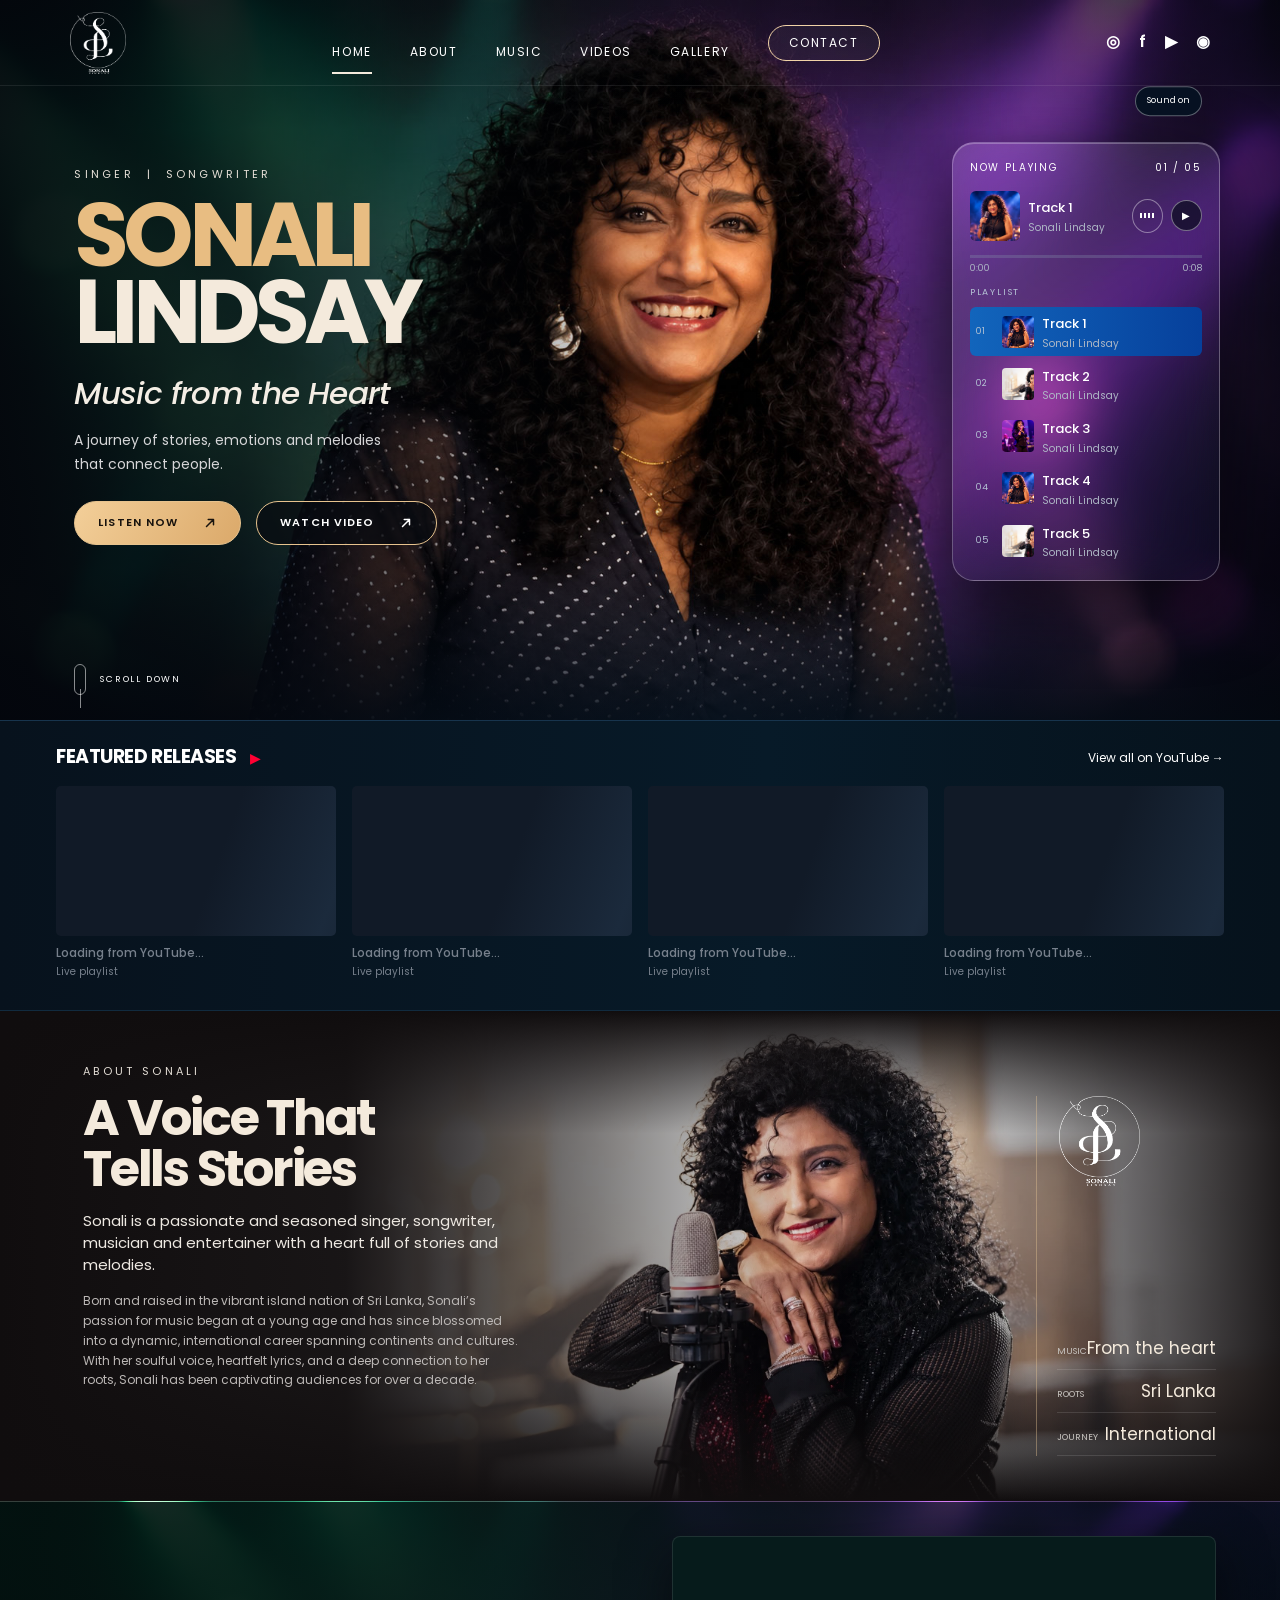
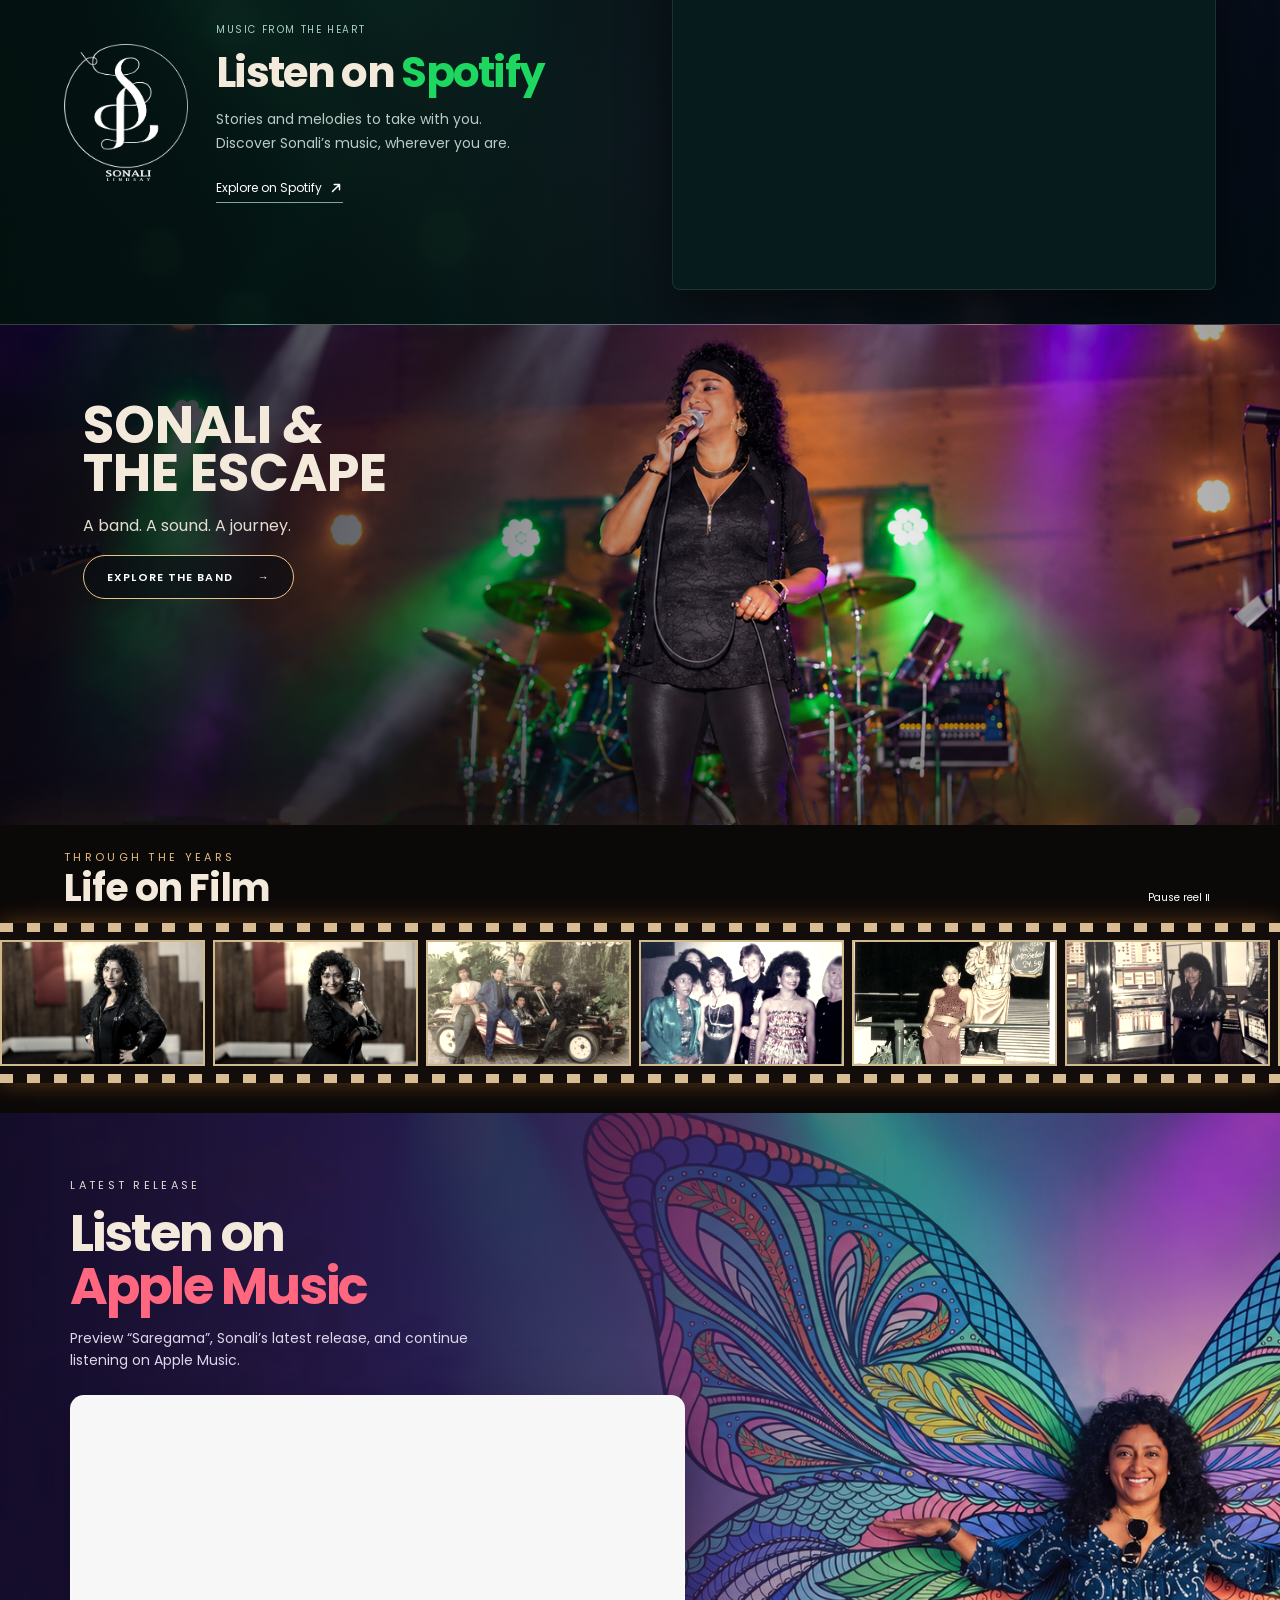
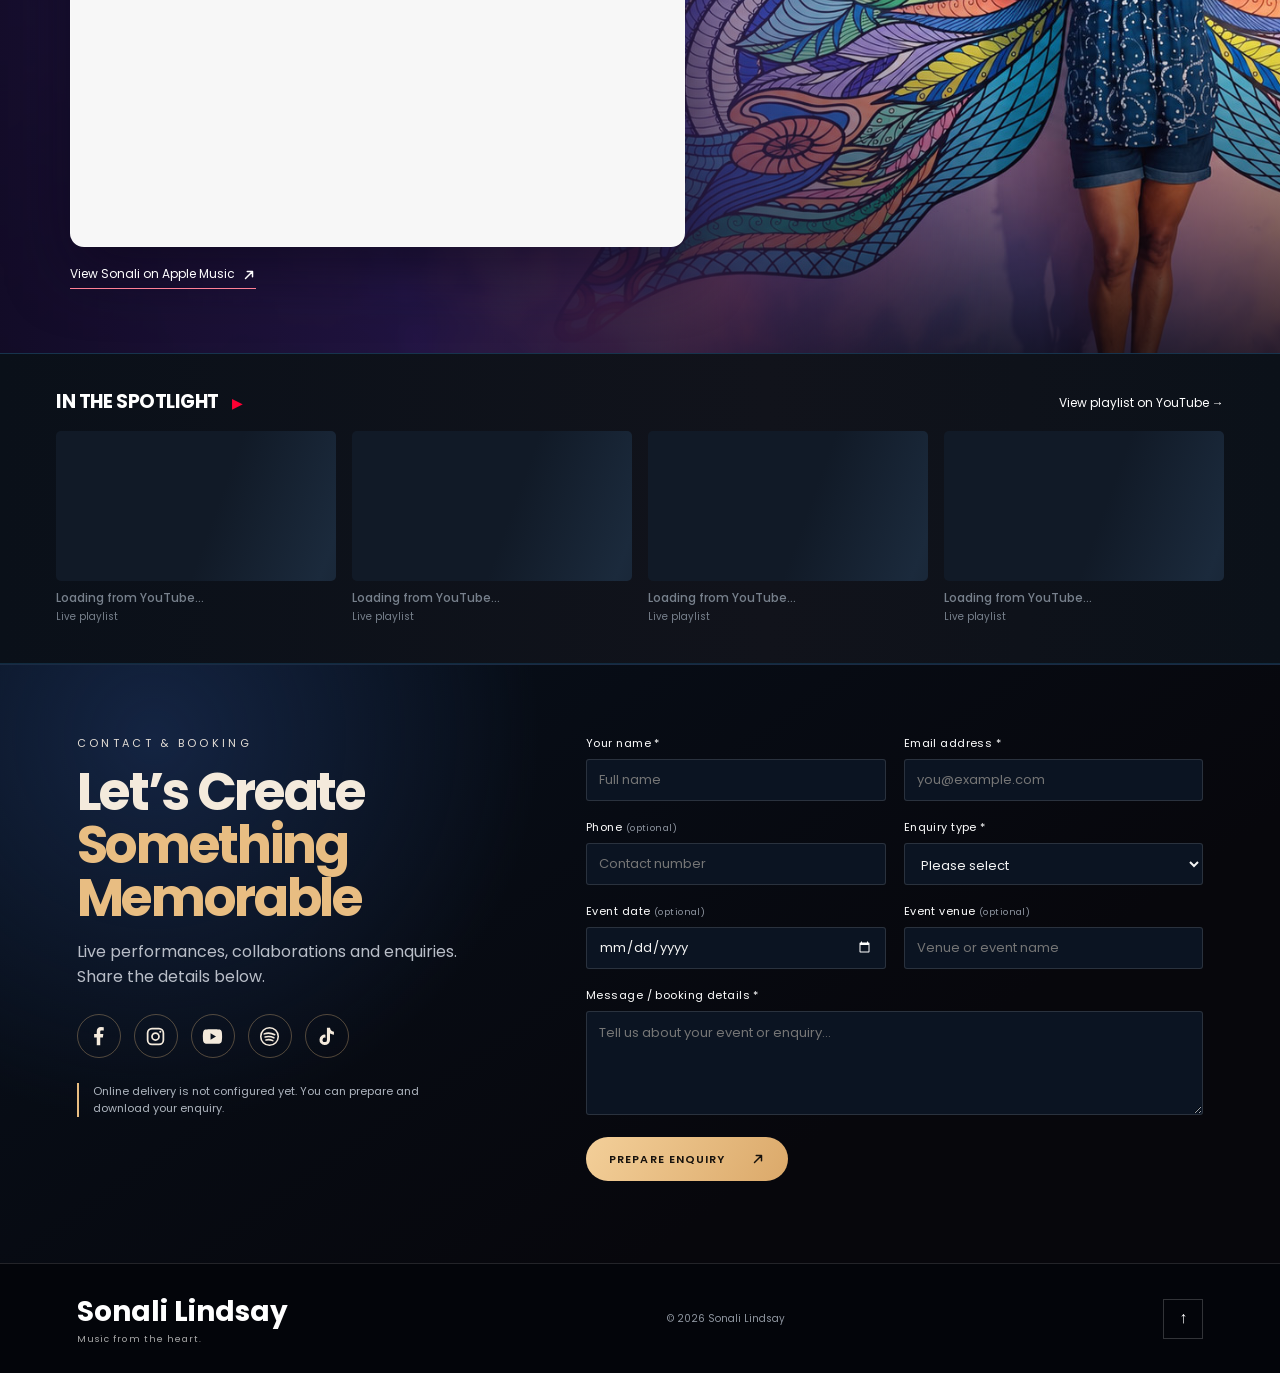
==== commit b37d196d: "Fix mobile arrow icons" ====
--- a/index.html
+++ b/index.html
@@ -12,15 +12,15 @@
 <a class="skip-link" href="#main">Skip to content</a>
 <header class="site-header"><a class="brand" href="#home" aria-label="Sonali Lindsay home"><img src="assets/logo.png" alt="Sonali Lindsay" width="76" height="84"></a><button class="menu-toggle" aria-expanded="false" aria-controls="nav">Menu <span aria-hidden="true">☰</span></button><nav id="nav" aria-label="Main navigation"><a href="#home" aria-current="page">Home</a><a href="#about">About</a><a href="#music">Music</a><a href="#videos">Videos</a><a href="#gallery">Gallery</a><a class="nav-contact" href="#contact">Contact</a></nav><div class="header-socials"><a href="https://www.instagram.com/sonalilindsay" aria-label="Instagram" target="_blank" rel="noopener">◎</a><a href="https://web.facebook.com/sonalilindsayofficial/" aria-label="Facebook" target="_blank" rel="noopener">f</a><a href="https://www.youtube.com/@SonaliLindsayOfficial" aria-label="YouTube" target="_blank" rel="noopener">▶</a><a href="https://open.spotify.com/artist/26EB6Lw0mpOqtqxSqFFboB" aria-label="Spotify" target="_blank" rel="noopener">◉</a></div></header>
 <main id="main">
-<section class="hero" id="home" aria-labelledby="hero-title"><img class="hero-art" src="assets/hero-banner.jpg" alt="Portrait of Sonali Lindsay under green and purple stage lights" width="2401" height="941" fetchpriority="high"><div class="hero-vignette"></div><div class="hero-copy"><p class="kicker">Singer &nbsp;|&nbsp; Songwriter</p><h1 id="hero-title"><span>Sonali</span>Lindsay</h1><p class="script-line">Music from the Heart</p><p class="hero-intro">A journey of stories, emotions and melodies that connect people.</p><div class="hero-actions"><a class="pill solid" href="https://open.spotify.com/artist/26EB6Lw0mpOqtqxSqFFboB" target="_blank" rel="noopener">Listen Now <span>↗</span></a><a class="pill" href="https://youtube.com/playlist?list=PLR32wfktKn32djqg02-VK3CS3TCt3zmEd&amp;si=2SzW9fXXmB_12Uxi" target="_blank" rel="noopener">Watch Video <span>↗</span></a></div></div>
+<section class="hero" id="home" aria-labelledby="hero-title"><img class="hero-art" src="assets/hero-banner.jpg" alt="Portrait of Sonali Lindsay under green and purple stage lights" width="2401" height="941" fetchpriority="high"><div class="hero-vignette"></div><div class="hero-copy"><p class="kicker">Singer &nbsp;|&nbsp; Songwriter</p><h1 id="hero-title"><span>Sonali</span>Lindsay</h1><p class="script-line">Music from the Heart</p><p class="hero-intro">A journey of stories, emotions and melodies that connect people.</p><div class="hero-actions"><a class="pill solid" href="https://open.spotify.com/artist/26EB6Lw0mpOqtqxSqFFboB" target="_blank" rel="noopener">Listen Now <span class="external-arrow" aria-hidden="true"><svg viewBox="0 0 16 16" focusable="false"><path d="M4 12 12 4M6 4h6v6"/></svg></span></a><a class="pill" href="https://youtube.com/playlist?list=PLR32wfktKn32djqg02-VK3CS3TCt3zmEd&amp;si=2SzW9fXXmB_12Uxi" target="_blank" rel="noopener">Watch Video <span class="external-arrow" aria-hidden="true"><svg viewBox="0 0 16 16" focusable="false"><path d="M4 12 12 4M6 4h6v6"/></svg></span></a></div></div>
   <aside class="hero-player" aria-label="Automatic music previews"><div class="player-head"><span>Now Playing</span><span id="track-count">01 / 05</span></div><div class="now-playing"><img id="track-art" src="assets/hero.webp" alt="Temporary preview artwork" width="58" height="58"><div><strong id="track-title">Track 1</strong><small>Sonali Lindsay</small></div><div class="wave" aria-hidden="true"><i></i><i></i><i></i><i></i></div><button class="play-pause" id="play-pause" type="button" aria-label="Play music preview" aria-pressed="false">▶</button></div><div class="progress" role="progressbar" aria-label="Preview progress" aria-valuemin="0" aria-valuemax="100" aria-valuenow="0"><span></span></div><div class="player-times"><span id="elapsed">0:00</span><span id="duration">0:09</span></div><div class="playlist-label">Playlist</div><ol class="track-list" id="track-list"><li class="active"><span>01</span><img src="assets/hero.webp" alt=""><div><strong>Track 1</strong><small>Sonali Lindsay</small></div></li><li><span>02</span><img src="assets/about.webp" alt=""><div><strong>Track 2</strong><small>Sonali Lindsay</small></div></li><li><span>03</span><img src="assets/band.webp" alt=""><div><strong>Track 3</strong><small>Sonali Lindsay</small></div></li><li><span>04</span><img src="assets/hero.webp" alt=""><div><strong>Track 4</strong><small>Sonali Lindsay</small></div></li><li><span>05</span><img src="assets/about.webp" alt=""><div><strong>Track 5</strong><small>Sonali Lindsay</small></div></li></ol><button class="sound-toggle" id="mute" type="button" aria-pressed="false">Sound on</button><p id="audio-status" class="sr-status" role="status">Previews begin after your first interaction if autoplay is blocked.</p></aside><a class="scroll-mark" href="#music"><span></span>Scroll down</a><audio id="preview-audio" src="assets/track-1.mp3" preload="metadata"></audio></section>
 <section class="media-strip" id="music" aria-labelledby="releases-title"><div class="section-top"><h2 id="releases-title">Featured Releases <b>▶</b></h2><a href="https://youtube.com/playlist?list=PLR32wfktKn32djqg02-VK3CS3TCt3zmEd&amp;si=2SzW9fXXmB_12Uxi" target="_blank" rel="noopener">View all on YouTube →</a></div><div class="cards" id="release-grid"></div></section>
 <section class="about" id="about" aria-labelledby="about-title"><img src="assets/about.webp" alt="Sonali Lindsay beside a studio microphone" width="1536" height="1024" loading="lazy"><div class="about-fade"></div><div class="about-copy"><p class="kicker">About Sonali</p><h2 id="about-title">A Voice That<br>Tells Stories</h2><p class="lead">Sonali is a passionate and seasoned singer, songwriter, musician and entertainer with a heart full of stories and melodies.</p><p>Born and raised in the vibrant island nation of Sri Lanka, Sonali’s passion for music began at a young age and has since blossomed into a dynamic, international career spanning continents and cultures. With her soulful voice, heartfelt lyrics, and a deep connection to her roots, Sonali has been captivating audiences for over a decade.</p></div><div class="about-stats"><img src="assets/logo.png" alt="" width="100" height="110"><dl><div><dt>Music</dt><dd>From the heart</dd></div><div><dt>Roots</dt><dd>Sri Lanka</dd></div><div><dt>Journey</dt><dd>International</dd></div></dl></div></section>
-<section class="spotify-shell" aria-labelledby="spotify-title"><div class="spotify-intro"><img src="assets/logo.png" alt="Sonali Lindsay" width="124" height="138" loading="lazy"><div><p class="kicker">Music from the heart</p><h2 id="spotify-title">Listen on <span>Spotify</span></h2><p>Stories and melodies to take with you.<br>Discover Sonali’s music, wherever you are.</p><a href="https://open.spotify.com/artist/26EB6Lw0mpOqtqxSqFFboB" target="_blank" rel="noopener">Explore on Spotify ↗</a></div></div><div class="spotify-body"><iframe title="Sonali Lindsay on Spotify" src="https://open.spotify.com/embed/artist/26EB6Lw0mpOqtqxSqFFboB?utm_source=generator&amp;theme=0" width="100%" height="352" loading="lazy" allow="autoplay; clipboard-write; encrypted-media; fullscreen; picture-in-picture"></iframe></div></section>
+<section class="spotify-shell" aria-labelledby="spotify-title"><div class="spotify-intro"><img src="assets/logo.png" alt="Sonali Lindsay" width="124" height="138" loading="lazy"><div><p class="kicker">Music from the heart</p><h2 id="spotify-title">Listen on <span>Spotify</span></h2><p>Stories and melodies to take with you.<br>Discover Sonali’s music, wherever you are.</p><a href="https://open.spotify.com/artist/26EB6Lw0mpOqtqxSqFFboB" target="_blank" rel="noopener">Explore on Spotify <span class="external-arrow" aria-hidden="true"><svg viewBox="0 0 16 16" focusable="false"><path d="M4 12 12 4M6 4h6v6"/></svg></span></a></div></div><div class="spotify-body"><iframe title="Sonali Lindsay on Spotify" src="https://open.spotify.com/embed/artist/26EB6Lw0mpOqtqxSqFFboB?utm_source=generator&amp;theme=0" width="100%" height="352" loading="lazy" allow="autoplay; clipboard-write; encrypted-media; fullscreen; picture-in-picture"></iframe></div></section>
 <section class="band" aria-labelledby="band-title"><img src="assets/sonali-and-the-escape.jpg" alt="Sonali and The Escape performing live" width="2401" height="941" loading="lazy"><div class="band-fade"></div><div class="band-copy"><h2 id="band-title">Sonali <span>&amp;</span><br>The Escape</h2><p>A band. A sound. A journey.</p><a class="pill" href="band.html">Explore the Band <span>→</span></a></div></section>
 <section class="reel" id="gallery" aria-labelledby="gallery-title"><div class="reel-heading"><div><p class="kicker">Through the years</p><h2 id="gallery-title">Life on Film</h2></div><button id="reel-toggle" type="button" aria-pressed="false">Pause reel Ⅱ</button></div><div class="film-wrap"><div class="film-track" id="film-track"></div></div></section>
-<section class="apple-music" aria-labelledby="apple-music-title"><img class="apple-art" src="assets/apple-music.jpg" alt="Sonali Lindsay standing in front of colourful butterfly wings" width="2401" height="941" loading="lazy"><div class="apple-shade"></div><div class="apple-content"><p class="kicker">Latest release</p><h2 id="apple-music-title">Listen on <span>Apple Music</span></h2><p>Preview “Saregama”, Sonali’s latest release, and continue listening on Apple Music.</p><div class="apple-player"><iframe title="Saregama by Sonali Lindsay on Apple Music" allow="autoplay *; encrypted-media *; fullscreen *; clipboard-write" loading="lazy" sandbox="allow-forms allow-popups allow-same-origin allow-scripts allow-top-navigation-by-user-activation" src="https://embed.music.apple.com/lk/album/saregama-single/1814772926"></iframe></div><a class="apple-link" href="https://music.apple.com/lk/artist/sonali-lindsay/1659194700" target="_blank" rel="noopener">View Sonali on Apple Music ↗</a></div></section>
+<section class="apple-music" aria-labelledby="apple-music-title"><img class="apple-art" src="assets/apple-music.jpg" alt="Sonali Lindsay standing in front of colourful butterfly wings" width="2401" height="941" loading="lazy"><div class="apple-shade"></div><div class="apple-content"><p class="kicker">Latest release</p><h2 id="apple-music-title">Listen on <span>Apple Music</span></h2><p>Preview “Saregama”, Sonali’s latest release, and continue listening on Apple Music.</p><div class="apple-player"><iframe title="Saregama by Sonali Lindsay on Apple Music" allow="autoplay *; encrypted-media *; fullscreen *; clipboard-write" loading="lazy" sandbox="allow-forms allow-popups allow-same-origin allow-scripts allow-top-navigation-by-user-activation" src="https://embed.music.apple.com/lk/album/saregama-single/1814772926"></iframe></div><a class="apple-link" href="https://music.apple.com/lk/artist/sonali-lindsay/1659194700" target="_blank" rel="noopener">View Sonali on Apple Music <span class="external-arrow" aria-hidden="true"><svg viewBox="0 0 16 16" focusable="false"><path d="M4 12 12 4M6 4h6v6"/></svg></span></a></div></section>
 <section class="media-strip videos-strip" id="videos" aria-labelledby="videos-title"><div class="section-top"><h2 id="videos-title">In the Spotlight <b>▶</b></h2><a href="https://www.youtube.com/watch?v=Cf3tMUxd68Q&amp;list=PLR32wfktKn320Vlba-eeAaRiPF5DTPcqG" target="_blank" rel="noopener">View playlist on YouTube →</a></div><div class="cards" id="video-grid"></div></section>
-<section class="connect" id="contact" aria-labelledby="contact-title"><div class="connect-intro"><p class="kicker">Contact &amp; Booking</p><h2 id="contact-title">Let’s Create<br><em>Something Memorable</em></h2><p>Live performances, collaborations and enquiries. Share the details below.</p><div class="social-grid"><a href="https://web.facebook.com/sonalilindsayofficial/" target="_blank" rel="noopener" aria-label="Facebook" title="Facebook"><svg viewBox="0 0 24 24" aria-hidden="true" focusable="false"><path d="M14 22v-9h3l.5-4H14V6.5c0-1.1.3-1.5 1.7-1.5H18V1.3A29 29 0 0 0 14.8 1C11.6 1 10 2.9 10 6.2V9H7v4h3v9z"/></svg></a><a href="https://www.instagram.com/sonalilindsay" target="_blank" rel="noopener" aria-label="Instagram" title="Instagram"><svg viewBox="0 0 24 24" aria-hidden="true" focusable="false"><rect x="3" y="3" width="18" height="18" rx="5" fill="none" stroke="currentColor" stroke-width="2"/><circle cx="12" cy="12" r="4" fill="none" stroke="currentColor" stroke-width="2"/><circle cx="17.5" cy="6.5" r="1.2"/></svg></a><a href="https://www.youtube.com/@SonaliLindsayOfficial" target="_blank" rel="noopener" aria-label="YouTube" title="YouTube"><svg viewBox="0 0 24 24" aria-hidden="true" focusable="false"><path d="M22.5 6.2a3 3 0 0 0-2.1-2.1C18.5 3.6 12 3.6 12 3.6s-6.5 0-8.4.5a3 3 0 0 0-2.1 2.1C1 8.1 1 12 1 12s0 3.9.5 5.8a3 3 0 0 0 2.1 2.1c1.9.5 8.4.5 8.4.5s6.5 0 8.4-.5a3 3 0 0 0 2.1-2.1c.5-1.9.5-5.8.5-5.8s0-3.9-.5-5.8ZM9.8 15.6V8.4L16 12z"/></svg></a><a href="https://open.spotify.com/artist/26EB6Lw0mpOqtqxSqFFboB" target="_blank" rel="noopener" aria-label="Spotify" title="Spotify"><svg viewBox="0 0 24 24" aria-hidden="true" focusable="false"><circle cx="12" cy="12" r="10" fill="none" stroke="currentColor" stroke-width="1.8"/><path d="M6 9c4-1.4 8.2-1 12 1M7 12.5c3.4-1 6.8-.6 10 1M8 16c2.6-.7 5.3-.4 7.8.7" fill="none" stroke="currentColor" stroke-width="1.8" stroke-linecap="round"/></svg></a><a href="https://www.tiktok.com/@sonalilindsay?_t=ZS-8vaOBnWOwcM&amp;_r=1" target="_blank" rel="noopener" aria-label="TikTok" title="TikTok"><svg viewBox="0 0 24 24" aria-hidden="true" focusable="false"><path d="M16 2c.3 2.6 1.8 4.2 4.5 4.5V10A10 10 0 0 1 16 8.7v7.2a6 6 0 1 1-5.2-6v3.6a2.5 2.5 0 1 0 1.7 2.4V2z"/></svg></a></div><p class="contact-note" id="contact-note">Online delivery is not configured yet. You can prepare and download your enquiry.</p></div><form id="booking-form"><div class="form-grid"><label>Your name *<input name="name" autocomplete="name" required maxlength="120" placeholder="Full name"></label><label>Email address *<input name="email" type="email" autocomplete="email" required maxlength="254" placeholder="you@example.com"></label><label>Phone <small>(optional)</small><input name="phone" type="tel" autocomplete="tel" maxlength="40" placeholder="Contact number"></label><label>Enquiry type *<select name="type" required><option value="">Please select</option><option>Live performance / booking</option><option>Collaboration</option><option>Press / media</option><option>General enquiry</option></select></label><label>Event date <small>(optional)</small><input name="date" type="date"></label><label>Event venue <small>(optional)</small><input name="venue" maxlength="200" placeholder="Venue or event name"></label><label class="full">Message / booking details *<textarea name="message" required minlength="10" maxlength="5000" rows="4" placeholder="Tell us about your event or enquiry…"></textarea></label></div><button class="pill solid" id="submit-enquiry" type="submit">Prepare Enquiry <span>↗</span></button><p class="form-status" id="form-status" role="status" tabindex="-1"></p><a id="download-enquiry" class="download-link" hidden download="sonali-lindsay-enquiry.txt">Download your enquiry ↓</a></form></section>
+<section class="connect" id="contact" aria-labelledby="contact-title"><div class="connect-intro"><p class="kicker">Contact &amp; Booking</p><h2 id="contact-title">Let’s Create<br><em>Something Memorable</em></h2><p>Live performances, collaborations and enquiries. Share the details below.</p><div class="social-grid"><a href="https://web.facebook.com/sonalilindsayofficial/" target="_blank" rel="noopener" aria-label="Facebook" title="Facebook"><svg viewBox="0 0 24 24" aria-hidden="true" focusable="false"><path d="M14 22v-9h3l.5-4H14V6.5c0-1.1.3-1.5 1.7-1.5H18V1.3A29 29 0 0 0 14.8 1C11.6 1 10 2.9 10 6.2V9H7v4h3v9z"/></svg></a><a href="https://www.instagram.com/sonalilindsay" target="_blank" rel="noopener" aria-label="Instagram" title="Instagram"><svg viewBox="0 0 24 24" aria-hidden="true" focusable="false"><rect x="3" y="3" width="18" height="18" rx="5" fill="none" stroke="currentColor" stroke-width="2"/><circle cx="12" cy="12" r="4" fill="none" stroke="currentColor" stroke-width="2"/><circle cx="17.5" cy="6.5" r="1.2"/></svg></a><a href="https://www.youtube.com/@SonaliLindsayOfficial" target="_blank" rel="noopener" aria-label="YouTube" title="YouTube"><svg viewBox="0 0 24 24" aria-hidden="true" focusable="false"><path d="M22.5 6.2a3 3 0 0 0-2.1-2.1C18.5 3.6 12 3.6 12 3.6s-6.5 0-8.4.5a3 3 0 0 0-2.1 2.1C1 8.1 1 12 1 12s0 3.9.5 5.8a3 3 0 0 0 2.1 2.1c1.9.5 8.4.5 8.4.5s6.5 0 8.4-.5a3 3 0 0 0 2.1-2.1c.5-1.9.5-5.8.5-5.8s0-3.9-.5-5.8ZM9.8 15.6V8.4L16 12z"/></svg></a><a href="https://open.spotify.com/artist/26EB6Lw0mpOqtqxSqFFboB" target="_blank" rel="noopener" aria-label="Spotify" title="Spotify"><svg viewBox="0 0 24 24" aria-hidden="true" focusable="false"><circle cx="12" cy="12" r="10" fill="none" stroke="currentColor" stroke-width="1.8"/><path d="M6 9c4-1.4 8.2-1 12 1M7 12.5c3.4-1 6.8-.6 10 1M8 16c2.6-.7 5.3-.4 7.8.7" fill="none" stroke="currentColor" stroke-width="1.8" stroke-linecap="round"/></svg></a><a href="https://www.tiktok.com/@sonalilindsay?_t=ZS-8vaOBnWOwcM&amp;_r=1" target="_blank" rel="noopener" aria-label="TikTok" title="TikTok"><svg viewBox="0 0 24 24" aria-hidden="true" focusable="false"><path d="M16 2c.3 2.6 1.8 4.2 4.5 4.5V10A10 10 0 0 1 16 8.7v7.2a6 6 0 1 1-5.2-6v3.6a2.5 2.5 0 1 0 1.7 2.4V2z"/></svg></a></div><p class="contact-note" id="contact-note">Online delivery is not configured yet. You can prepare and download your enquiry.</p></div><form id="booking-form"><div class="form-grid"><label>Your name *<input name="name" autocomplete="name" required maxlength="120" placeholder="Full name"></label><label>Email address *<input name="email" type="email" autocomplete="email" required maxlength="254" placeholder="you@example.com"></label><label>Phone <small>(optional)</small><input name="phone" type="tel" autocomplete="tel" maxlength="40" placeholder="Contact number"></label><label>Enquiry type *<select name="type" required><option value="">Please select</option><option>Live performance / booking</option><option>Collaboration</option><option>Press / media</option><option>General enquiry</option></select></label><label>Event date <small>(optional)</small><input name="date" type="date"></label><label>Event venue <small>(optional)</small><input name="venue" maxlength="200" placeholder="Venue or event name"></label><label class="full">Message / booking details *<textarea name="message" required minlength="10" maxlength="5000" rows="4" placeholder="Tell us about your event or enquiry…"></textarea></label></div><button class="pill solid" id="submit-enquiry" type="submit">Prepare Enquiry <span class="external-arrow" aria-hidden="true"><svg viewBox="0 0 16 16" focusable="false"><path d="M4 12 12 4M6 4h6v6"/></svg></span></button><p class="form-status" id="form-status" role="status" tabindex="-1"></p><a id="download-enquiry" class="download-link" hidden download="sonali-lindsay-enquiry.txt">Download your enquiry ↓</a></form></section>
 </main><footer><a href="#home" class="footer-brand">Sonali Lindsay<span>Music from the heart.</span></a><p>© 2026 Sonali Lindsay</p><a href="#home" aria-label="Back to top">↑</a></footer>
 </body></html>
--- a/styles.css
+++ b/styles.css
@@ -24,7 +24,7 @@
 .spotify-intro h2{margin:0 0 12px;font:500 42px/1.1 var(--serif);color:var(--cream)}
 .spotify-intro h2 span{color:var(--green)}
 .spotify-intro p:not(.kicker){font-size:14px;line-height:1.65;color:#b9cbc6;margin:0 0 20px}
-.spotify-intro a{font-size:12px;border-bottom:1px solid #7ca99a;padding-bottom:5px}
+.spotify-intro a{display:inline-flex;align-items:center;gap:7px;font-size:12px;border-bottom:1px solid #7ca99a;padding-bottom:5px}
 .spotify-body{min-width:0}
 .social-grid{gap:13px}
 .social-grid a{width:44px;height:44px;display:grid;place-items:center;padding:0;border:1px solid #e8bd8255;border-radius:50%;color:var(--cream);transition:background .2s,color .2s}
@@ -52,7 +52,7 @@
 .apple-shade{position:absolute;inset:0;background:linear-gradient(90deg,#120b27f6 0%,#231547d9 34%,#3924578c 52%,transparent 78%),linear-gradient(0deg,#08060dcc,transparent 40%,#08060d55)}
 .apple-content{position:relative;z-index:1;width:min(620px,48vw);margin-left:5.5vw;padding:64px 0}
 .apple-content h2{margin:0 0 12px;color:var(--cream);font:500 clamp(38px,4vw,58px)/1.05 var(--serif)}
-.apple-content h2 span{display:block;color:#ff6680}.apple-content>p:not(.kicker){max-width:430px;color:#ddd5e8;font-size:14px}.apple-player{margin:24px 0 14px;border:1px solid #ffffff30;border-radius:14px;overflow:hidden;background:#f7f7f7;box-shadow:0 24px 60px #0b06198f}.apple-player iframe{display:block;width:100%;height:450px;border:0}.apple-link{display:inline-block;padding-bottom:4px;border-bottom:1px solid #ff8095;font-size:12px}
+.apple-content h2 span{display:block;color:#ff6680}.apple-content>p:not(.kicker){max-width:430px;color:#ddd5e8;font-size:14px}.apple-player{margin:24px 0 14px;border:1px solid #ffffff30;border-radius:14px;overflow:hidden;background:#f7f7f7;box-shadow:0 24px 60px #0b06198f}.apple-player iframe{display:block;width:100%;height:450px;border:0}.apple-link{display:inline-flex;align-items:center;gap:7px;padding-bottom:4px;border-bottom:1px solid #ff8095;font-size:12px}
 .playlist-probe{position:fixed!important;left:-10px!important;top:-10px!important;width:1px!important;height:1px!important;clip-path:inset(50%);overflow:hidden;pointer-events:none}.playlist-loading .card-image{background:linear-gradient(110deg,#111a27 25%,#1b2a3c 42%,#111a27 58%);background-size:250% 100%;animation:playlist-loading 1.8s linear infinite}.playlist-loading h3,.playlist-loading p{color:#77808c}@keyframes playlist-loading{to{background-position:-180% 0}}
 @media(max-width:1100px){.hero-player{right:3vw;width:254px}.hero-copy{left:4vw}.site-header nav{gap:17px}.site-header nav .nav-contact{padding:10px 16px}}
 @media(max-width:800px){
@@ -72,6 +72,7 @@
 /* Geometric typography and responsive refinements */
 .hero h1,.about-copy h2,.spotify-intro h2,.band-copy h2,.reel-heading h2,.apple-content h2,.connect-intro h2,.section-top h2,.footer-brand{font-family:var(--sans);font-weight:700}
 .hero h1{line-height:.86;letter-spacing:-.065em}.script-line{font-family:var(--sans);font-weight:500;font-style:italic;letter-spacing:-.02em}.about-copy h2,.connect-intro h2{line-height:1.02;letter-spacing:-.045em}.spotify-intro h2,.apple-content h2{letter-spacing:-.04em}.reel-heading h2,.section-top h2{letter-spacing:-.025em}
+.external-arrow{width:14px;height:14px;display:inline-flex;align-items:center;justify-content:center;flex:0 0 14px;letter-spacing:0}.external-arrow svg{display:block;width:100%;height:100%;fill:none;stroke:currentColor;stroke-width:1.7;stroke-linecap:round;stroke-linejoin:round}
 
 @media(max-width:800px){
   .hero{min-height:980px}.hero-art{height:530px;object-position:50% center}.hero-copy{top:342px}.hero-player{bottom:28px}
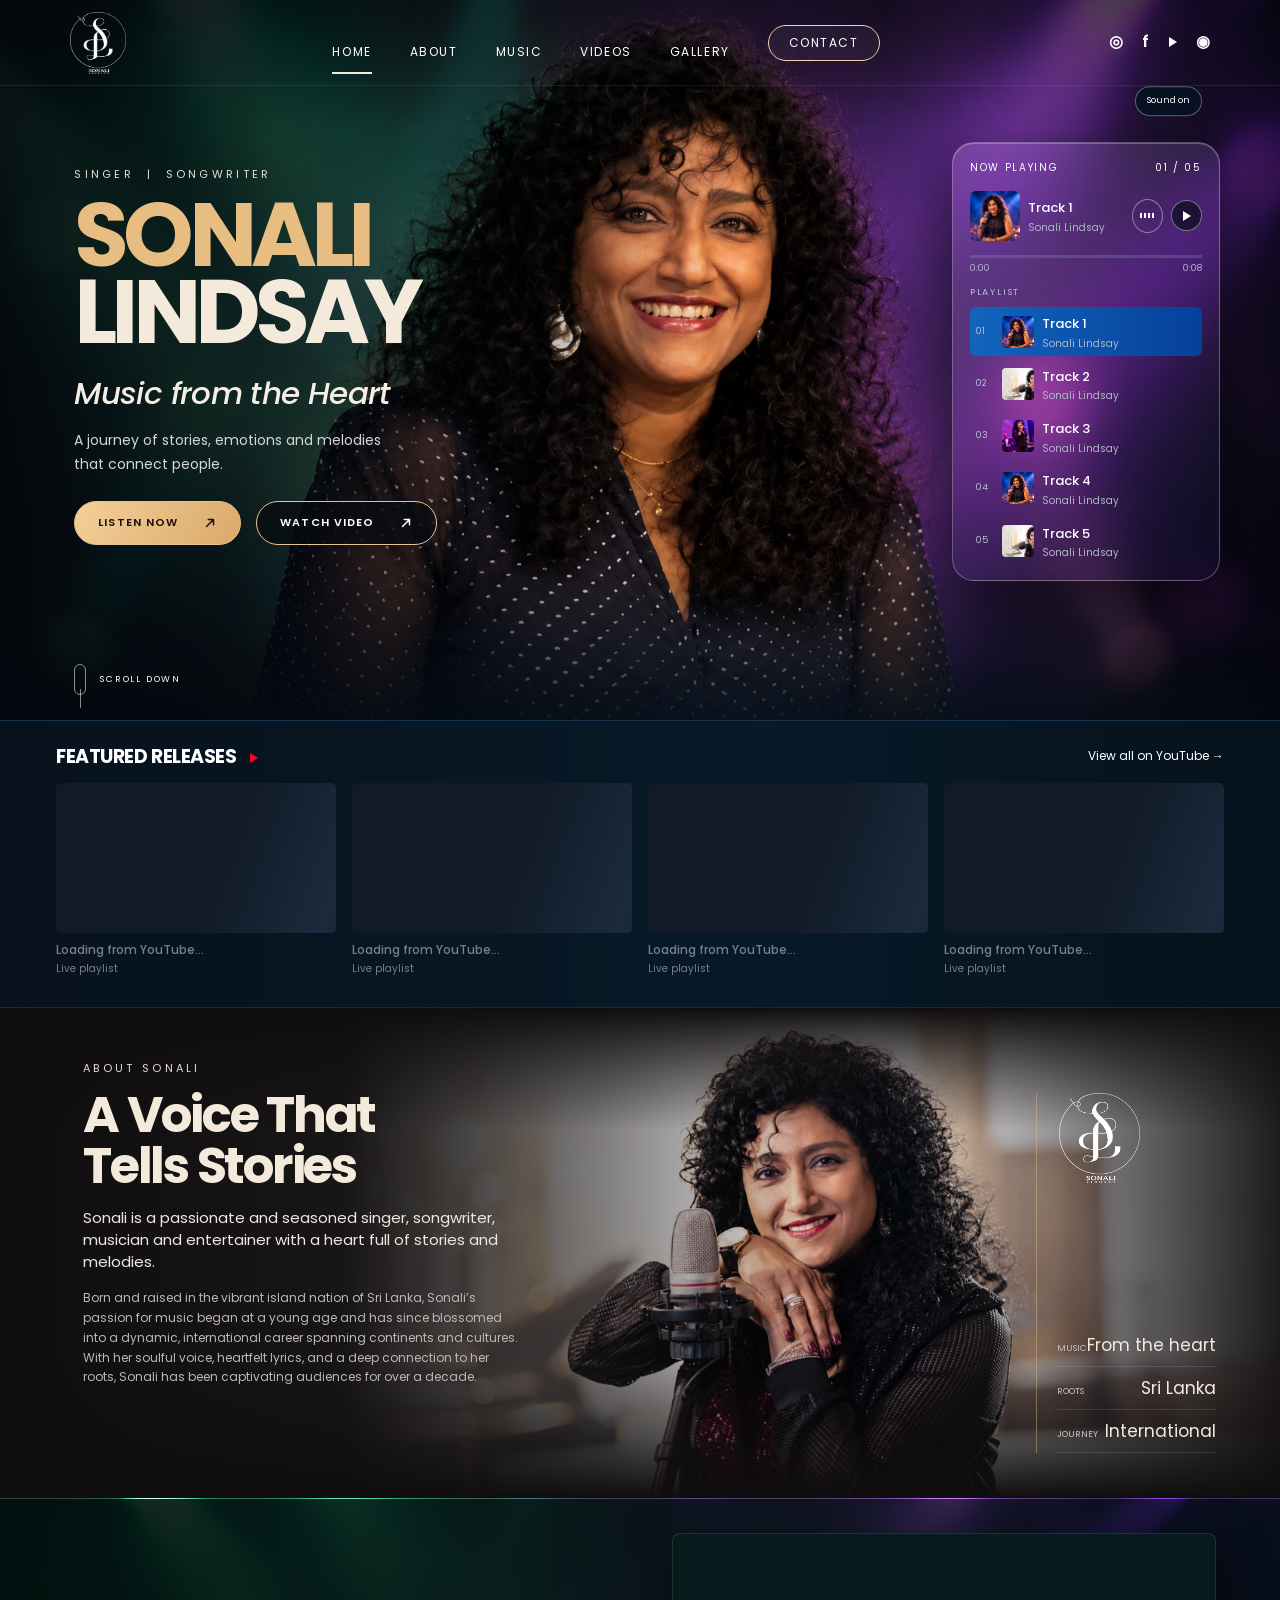
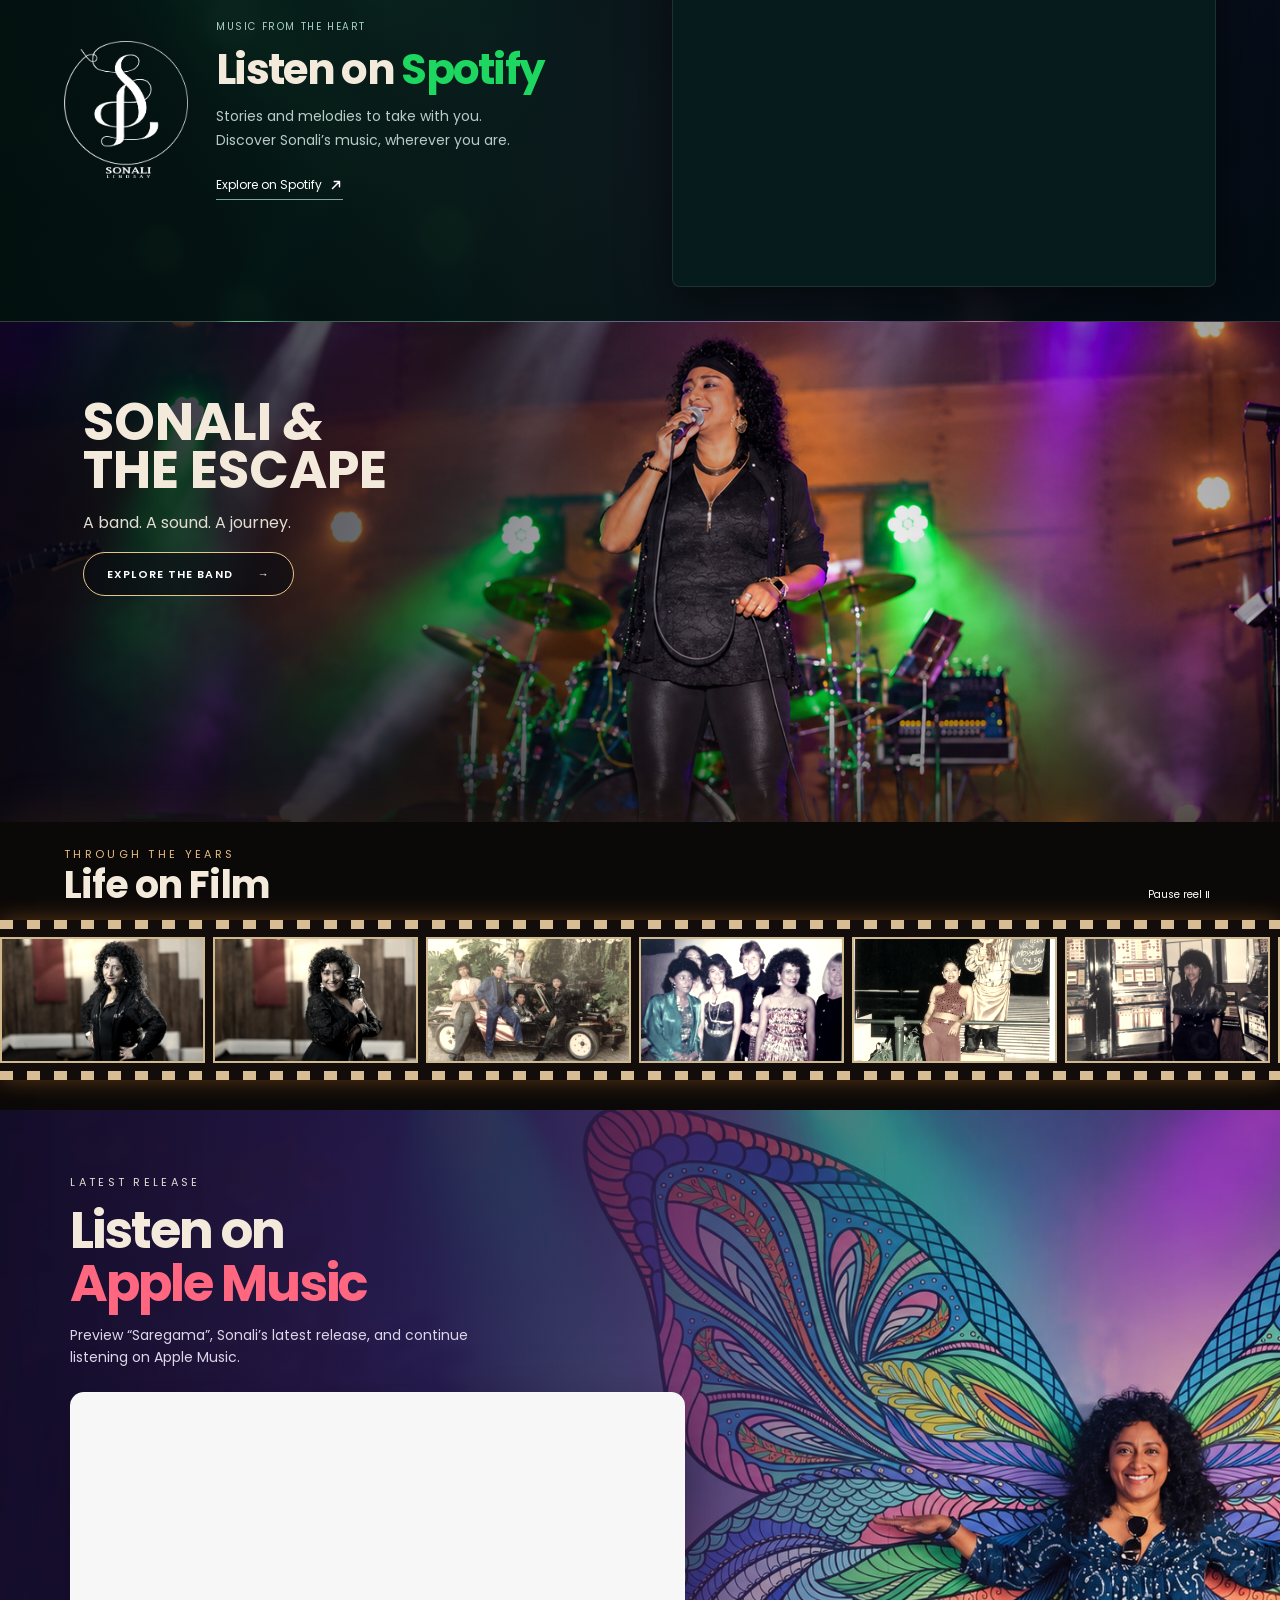
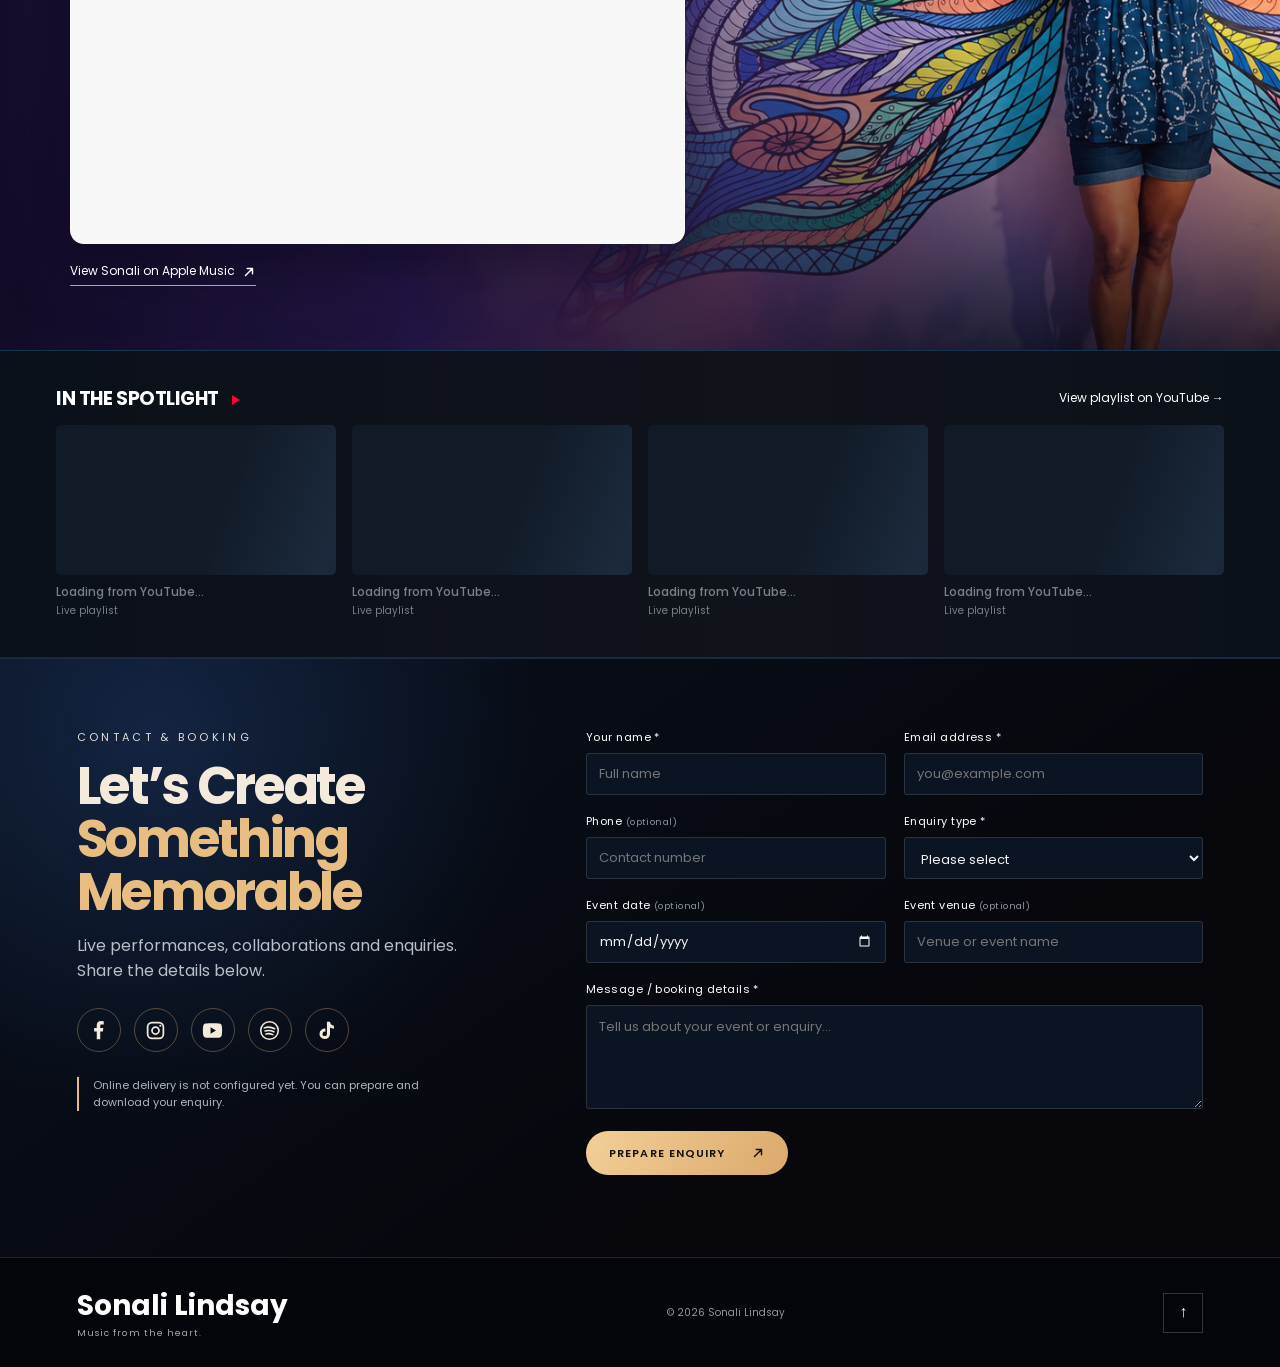
==== commit bcc90655: "Fix mobile play icons" ====
--- a/index.html
+++ b/index.html
@@ -5,22 +5,22 @@
   <title>Sonali Lindsay | Singer, Songwriter & Musician</title>
   <meta name="description" content="Discover the music, performances and story of Sri Lankan singer, songwriter and musician Sonali Lindsay.">
   <meta name="theme-color" content="#04070d"><meta property="og:type" content="website"><meta property="og:title" content="Sonali Lindsay | Music from the Heart"><meta property="og:description" content="Music, stories and live moments with Sonali Lindsay.">
-  <link rel="icon" href="favicon.svg" type="image/svg+xml"><link rel="stylesheet" href="styles.css"><link rel="preload" href="assets/hero-banner.jpg" as="image">
-  <script src="config.js" defer></script><script src="app.js" defer></script>
+  <link rel="icon" href="favicon.svg" type="image/svg+xml"><link rel="stylesheet" href="styles.css?v=20261009-3"><link rel="preload" href="assets/hero-banner.jpg" as="image">
+  <script src="config.js" defer></script><script src="app.js?v=20261009-3" defer></script>
 </head>
 <body>
 <a class="skip-link" href="#main">Skip to content</a>
-<header class="site-header"><a class="brand" href="#home" aria-label="Sonali Lindsay home"><img src="assets/logo.png" alt="Sonali Lindsay" width="76" height="84"></a><button class="menu-toggle" aria-expanded="false" aria-controls="nav">Menu <span aria-hidden="true">☰</span></button><nav id="nav" aria-label="Main navigation"><a href="#home" aria-current="page">Home</a><a href="#about">About</a><a href="#music">Music</a><a href="#videos">Videos</a><a href="#gallery">Gallery</a><a class="nav-contact" href="#contact">Contact</a></nav><div class="header-socials"><a href="https://www.instagram.com/sonalilindsay" aria-label="Instagram" target="_blank" rel="noopener">◎</a><a href="https://web.facebook.com/sonalilindsayofficial/" aria-label="Facebook" target="_blank" rel="noopener">f</a><a href="https://www.youtube.com/@SonaliLindsayOfficial" aria-label="YouTube" target="_blank" rel="noopener">▶</a><a href="https://open.spotify.com/artist/26EB6Lw0mpOqtqxSqFFboB" aria-label="Spotify" target="_blank" rel="noopener">◉</a></div></header>
+<header class="site-header"><a class="brand" href="#home" aria-label="Sonali Lindsay home"><img src="assets/logo.png" alt="Sonali Lindsay" width="76" height="84"></a><button class="menu-toggle" aria-expanded="false" aria-controls="nav">Menu <span aria-hidden="true">☰</span></button><nav id="nav" aria-label="Main navigation"><a href="#home" aria-current="page">Home</a><a href="#about">About</a><a href="#music">Music</a><a href="#videos">Videos</a><a href="#gallery">Gallery</a><a class="nav-contact" href="#contact">Contact</a></nav><div class="header-socials"><a href="https://www.instagram.com/sonalilindsay" aria-label="Instagram" target="_blank" rel="noopener">◎</a><a href="https://web.facebook.com/sonalilindsayofficial/" aria-label="Facebook" target="_blank" rel="noopener">f</a><a href="https://www.youtube.com/@SonaliLindsayOfficial" aria-label="YouTube" target="_blank" rel="noopener"><span class="play-triangle" aria-hidden="true"></span></a><a href="https://open.spotify.com/artist/26EB6Lw0mpOqtqxSqFFboB" aria-label="Spotify" target="_blank" rel="noopener">◉</a></div></header>
 <main id="main">
 <section class="hero" id="home" aria-labelledby="hero-title"><img class="hero-art" src="assets/hero-banner.jpg" alt="Portrait of Sonali Lindsay under green and purple stage lights" width="2401" height="941" fetchpriority="high"><div class="hero-vignette"></div><div class="hero-copy"><p class="kicker">Singer &nbsp;|&nbsp; Songwriter</p><h1 id="hero-title"><span>Sonali</span>Lindsay</h1><p class="script-line">Music from the Heart</p><p class="hero-intro">A journey of stories, emotions and melodies that connect people.</p><div class="hero-actions"><a class="pill solid" href="https://open.spotify.com/artist/26EB6Lw0mpOqtqxSqFFboB" target="_blank" rel="noopener">Listen Now <span class="external-arrow" aria-hidden="true"><svg viewBox="0 0 16 16" focusable="false"><path d="M4 12 12 4M6 4h6v6"/></svg></span></a><a class="pill" href="https://youtube.com/playlist?list=PLR32wfktKn32djqg02-VK3CS3TCt3zmEd&amp;si=2SzW9fXXmB_12Uxi" target="_blank" rel="noopener">Watch Video <span class="external-arrow" aria-hidden="true"><svg viewBox="0 0 16 16" focusable="false"><path d="M4 12 12 4M6 4h6v6"/></svg></span></a></div></div>
-  <aside class="hero-player" aria-label="Automatic music previews"><div class="player-head"><span>Now Playing</span><span id="track-count">01 / 05</span></div><div class="now-playing"><img id="track-art" src="assets/hero.webp" alt="Temporary preview artwork" width="58" height="58"><div><strong id="track-title">Track 1</strong><small>Sonali Lindsay</small></div><div class="wave" aria-hidden="true"><i></i><i></i><i></i><i></i></div><button class="play-pause" id="play-pause" type="button" aria-label="Play music preview" aria-pressed="false">▶</button></div><div class="progress" role="progressbar" aria-label="Preview progress" aria-valuemin="0" aria-valuemax="100" aria-valuenow="0"><span></span></div><div class="player-times"><span id="elapsed">0:00</span><span id="duration">0:09</span></div><div class="playlist-label">Playlist</div><ol class="track-list" id="track-list"><li class="active"><span>01</span><img src="assets/hero.webp" alt=""><div><strong>Track 1</strong><small>Sonali Lindsay</small></div></li><li><span>02</span><img src="assets/about.webp" alt=""><div><strong>Track 2</strong><small>Sonali Lindsay</small></div></li><li><span>03</span><img src="assets/band.webp" alt=""><div><strong>Track 3</strong><small>Sonali Lindsay</small></div></li><li><span>04</span><img src="assets/hero.webp" alt=""><div><strong>Track 4</strong><small>Sonali Lindsay</small></div></li><li><span>05</span><img src="assets/about.webp" alt=""><div><strong>Track 5</strong><small>Sonali Lindsay</small></div></li></ol><button class="sound-toggle" id="mute" type="button" aria-pressed="false">Sound on</button><p id="audio-status" class="sr-status" role="status">Previews begin after your first interaction if autoplay is blocked.</p></aside><a class="scroll-mark" href="#music"><span></span>Scroll down</a><audio id="preview-audio" src="assets/track-1.mp3" preload="metadata"></audio></section>
-<section class="media-strip" id="music" aria-labelledby="releases-title"><div class="section-top"><h2 id="releases-title">Featured Releases <b>▶</b></h2><a href="https://youtube.com/playlist?list=PLR32wfktKn32djqg02-VK3CS3TCt3zmEd&amp;si=2SzW9fXXmB_12Uxi" target="_blank" rel="noopener">View all on YouTube →</a></div><div class="cards" id="release-grid"></div></section>
+  <aside class="hero-player" aria-label="Automatic music previews"><div class="player-head"><span>Now Playing</span><span id="track-count">01 / 05</span></div><div class="now-playing"><img id="track-art" src="assets/hero.webp" alt="Temporary preview artwork" width="58" height="58"><div><strong id="track-title">Track 1</strong><small>Sonali Lindsay</small></div><div class="wave" aria-hidden="true"><i></i><i></i><i></i><i></i></div><button class="play-pause" id="play-pause" type="button" aria-label="Play music preview" aria-pressed="false"></button></div><div class="progress" role="progressbar" aria-label="Preview progress" aria-valuemin="0" aria-valuemax="100" aria-valuenow="0"><span></span></div><div class="player-times"><span id="elapsed">0:00</span><span id="duration">0:09</span></div><div class="playlist-label">Playlist</div><ol class="track-list" id="track-list"><li class="active"><span>01</span><img src="assets/hero.webp" alt=""><div><strong>Track 1</strong><small>Sonali Lindsay</small></div></li><li><span>02</span><img src="assets/about.webp" alt=""><div><strong>Track 2</strong><small>Sonali Lindsay</small></div></li><li><span>03</span><img src="assets/band.webp" alt=""><div><strong>Track 3</strong><small>Sonali Lindsay</small></div></li><li><span>04</span><img src="assets/hero.webp" alt=""><div><strong>Track 4</strong><small>Sonali Lindsay</small></div></li><li><span>05</span><img src="assets/about.webp" alt=""><div><strong>Track 5</strong><small>Sonali Lindsay</small></div></li></ol><button class="sound-toggle" id="mute" type="button" aria-pressed="false">Sound on</button><p id="audio-status" class="sr-status" role="status">Previews begin after your first interaction if autoplay is blocked.</p></aside><a class="scroll-mark" href="#music"><span></span>Scroll down</a><audio id="preview-audio" src="assets/track-1.mp3" preload="metadata"></audio></section>
+<section class="media-strip" id="music" aria-labelledby="releases-title"><div class="section-top"><h2 id="releases-title">Featured Releases <i class="play-triangle" aria-hidden="true"></i></h2><a href="https://youtube.com/playlist?list=PLR32wfktKn32djqg02-VK3CS3TCt3zmEd&amp;si=2SzW9fXXmB_12Uxi" target="_blank" rel="noopener">View all on YouTube →</a></div><div class="cards" id="release-grid"></div></section>
 <section class="about" id="about" aria-labelledby="about-title"><img src="assets/about.webp" alt="Sonali Lindsay beside a studio microphone" width="1536" height="1024" loading="lazy"><div class="about-fade"></div><div class="about-copy"><p class="kicker">About Sonali</p><h2 id="about-title">A Voice That<br>Tells Stories</h2><p class="lead">Sonali is a passionate and seasoned singer, songwriter, musician and entertainer with a heart full of stories and melodies.</p><p>Born and raised in the vibrant island nation of Sri Lanka, Sonali’s passion for music began at a young age and has since blossomed into a dynamic, international career spanning continents and cultures. With her soulful voice, heartfelt lyrics, and a deep connection to her roots, Sonali has been captivating audiences for over a decade.</p></div><div class="about-stats"><img src="assets/logo.png" alt="" width="100" height="110"><dl><div><dt>Music</dt><dd>From the heart</dd></div><div><dt>Roots</dt><dd>Sri Lanka</dd></div><div><dt>Journey</dt><dd>International</dd></div></dl></div></section>
 <section class="spotify-shell" aria-labelledby="spotify-title"><div class="spotify-intro"><img src="assets/logo.png" alt="Sonali Lindsay" width="124" height="138" loading="lazy"><div><p class="kicker">Music from the heart</p><h2 id="spotify-title">Listen on <span>Spotify</span></h2><p>Stories and melodies to take with you.<br>Discover Sonali’s music, wherever you are.</p><a href="https://open.spotify.com/artist/26EB6Lw0mpOqtqxSqFFboB" target="_blank" rel="noopener">Explore on Spotify <span class="external-arrow" aria-hidden="true"><svg viewBox="0 0 16 16" focusable="false"><path d="M4 12 12 4M6 4h6v6"/></svg></span></a></div></div><div class="spotify-body"><iframe title="Sonali Lindsay on Spotify" src="https://open.spotify.com/embed/artist/26EB6Lw0mpOqtqxSqFFboB?utm_source=generator&amp;theme=0" width="100%" height="352" loading="lazy" allow="autoplay; clipboard-write; encrypted-media; fullscreen; picture-in-picture"></iframe></div></section>
 <section class="band" aria-labelledby="band-title"><img src="assets/sonali-and-the-escape.jpg" alt="Sonali and The Escape performing live" width="2401" height="941" loading="lazy"><div class="band-fade"></div><div class="band-copy"><h2 id="band-title">Sonali <span>&amp;</span><br>The Escape</h2><p>A band. A sound. A journey.</p><a class="pill" href="band.html">Explore the Band <span>→</span></a></div></section>
 <section class="reel" id="gallery" aria-labelledby="gallery-title"><div class="reel-heading"><div><p class="kicker">Through the years</p><h2 id="gallery-title">Life on Film</h2></div><button id="reel-toggle" type="button" aria-pressed="false">Pause reel Ⅱ</button></div><div class="film-wrap"><div class="film-track" id="film-track"></div></div></section>
 <section class="apple-music" aria-labelledby="apple-music-title"><img class="apple-art" src="assets/apple-music.jpg" alt="Sonali Lindsay standing in front of colourful butterfly wings" width="2401" height="941" loading="lazy"><div class="apple-shade"></div><div class="apple-content"><p class="kicker">Latest release</p><h2 id="apple-music-title">Listen on <span>Apple Music</span></h2><p>Preview “Saregama”, Sonali’s latest release, and continue listening on Apple Music.</p><div class="apple-player"><iframe title="Saregama by Sonali Lindsay on Apple Music" allow="autoplay *; encrypted-media *; fullscreen *; clipboard-write" loading="lazy" sandbox="allow-forms allow-popups allow-same-origin allow-scripts allow-top-navigation-by-user-activation" src="https://embed.music.apple.com/lk/album/saregama-single/1814772926"></iframe></div><a class="apple-link" href="https://music.apple.com/lk/artist/sonali-lindsay/1659194700" target="_blank" rel="noopener">View Sonali on Apple Music <span class="external-arrow" aria-hidden="true"><svg viewBox="0 0 16 16" focusable="false"><path d="M4 12 12 4M6 4h6v6"/></svg></span></a></div></section>
-<section class="media-strip videos-strip" id="videos" aria-labelledby="videos-title"><div class="section-top"><h2 id="videos-title">In the Spotlight <b>▶</b></h2><a href="https://www.youtube.com/watch?v=Cf3tMUxd68Q&amp;list=PLR32wfktKn320Vlba-eeAaRiPF5DTPcqG" target="_blank" rel="noopener">View playlist on YouTube →</a></div><div class="cards" id="video-grid"></div></section>
+<section class="media-strip videos-strip" id="videos" aria-labelledby="videos-title"><div class="section-top"><h2 id="videos-title">In the Spotlight <i class="play-triangle" aria-hidden="true"></i></h2><a href="https://www.youtube.com/watch?v=Cf3tMUxd68Q&amp;list=PLR32wfktKn320Vlba-eeAaRiPF5DTPcqG" target="_blank" rel="noopener">View playlist on YouTube →</a></div><div class="cards" id="video-grid"></div></section>
 <section class="connect" id="contact" aria-labelledby="contact-title"><div class="connect-intro"><p class="kicker">Contact &amp; Booking</p><h2 id="contact-title">Let’s Create<br><em>Something Memorable</em></h2><p>Live performances, collaborations and enquiries. Share the details below.</p><div class="social-grid"><a href="https://web.facebook.com/sonalilindsayofficial/" target="_blank" rel="noopener" aria-label="Facebook" title="Facebook"><svg viewBox="0 0 24 24" aria-hidden="true" focusable="false"><path d="M14 22v-9h3l.5-4H14V6.5c0-1.1.3-1.5 1.7-1.5H18V1.3A29 29 0 0 0 14.8 1C11.6 1 10 2.9 10 6.2V9H7v4h3v9z"/></svg></a><a href="https://www.instagram.com/sonalilindsay" target="_blank" rel="noopener" aria-label="Instagram" title="Instagram"><svg viewBox="0 0 24 24" aria-hidden="true" focusable="false"><rect x="3" y="3" width="18" height="18" rx="5" fill="none" stroke="currentColor" stroke-width="2"/><circle cx="12" cy="12" r="4" fill="none" stroke="currentColor" stroke-width="2"/><circle cx="17.5" cy="6.5" r="1.2"/></svg></a><a href="https://www.youtube.com/@SonaliLindsayOfficial" target="_blank" rel="noopener" aria-label="YouTube" title="YouTube"><svg viewBox="0 0 24 24" aria-hidden="true" focusable="false"><path d="M22.5 6.2a3 3 0 0 0-2.1-2.1C18.5 3.6 12 3.6 12 3.6s-6.5 0-8.4.5a3 3 0 0 0-2.1 2.1C1 8.1 1 12 1 12s0 3.9.5 5.8a3 3 0 0 0 2.1 2.1c1.9.5 8.4.5 8.4.5s6.5 0 8.4-.5a3 3 0 0 0 2.1-2.1c.5-1.9.5-5.8.5-5.8s0-3.9-.5-5.8ZM9.8 15.6V8.4L16 12z"/></svg></a><a href="https://open.spotify.com/artist/26EB6Lw0mpOqtqxSqFFboB" target="_blank" rel="noopener" aria-label="Spotify" title="Spotify"><svg viewBox="0 0 24 24" aria-hidden="true" focusable="false"><circle cx="12" cy="12" r="10" fill="none" stroke="currentColor" stroke-width="1.8"/><path d="M6 9c4-1.4 8.2-1 12 1M7 12.5c3.4-1 6.8-.6 10 1M8 16c2.6-.7 5.3-.4 7.8.7" fill="none" stroke="currentColor" stroke-width="1.8" stroke-linecap="round"/></svg></a><a href="https://www.tiktok.com/@sonalilindsay?_t=ZS-8vaOBnWOwcM&amp;_r=1" target="_blank" rel="noopener" aria-label="TikTok" title="TikTok"><svg viewBox="0 0 24 24" aria-hidden="true" focusable="false"><path d="M16 2c.3 2.6 1.8 4.2 4.5 4.5V10A10 10 0 0 1 16 8.7v7.2a6 6 0 1 1-5.2-6v3.6a2.5 2.5 0 1 0 1.7 2.4V2z"/></svg></a></div><p class="contact-note" id="contact-note">Online delivery is not configured yet. You can prepare and download your enquiry.</p></div><form id="booking-form"><div class="form-grid"><label>Your name *<input name="name" autocomplete="name" required maxlength="120" placeholder="Full name"></label><label>Email address *<input name="email" type="email" autocomplete="email" required maxlength="254" placeholder="you@example.com"></label><label>Phone <small>(optional)</small><input name="phone" type="tel" autocomplete="tel" maxlength="40" placeholder="Contact number"></label><label>Enquiry type *<select name="type" required><option value="">Please select</option><option>Live performance / booking</option><option>Collaboration</option><option>Press / media</option><option>General enquiry</option></select></label><label>Event date <small>(optional)</small><input name="date" type="date"></label><label>Event venue <small>(optional)</small><input name="venue" maxlength="200" placeholder="Venue or event name"></label><label class="full">Message / booking details *<textarea name="message" required minlength="10" maxlength="5000" rows="4" placeholder="Tell us about your event or enquiry…"></textarea></label></div><button class="pill solid" id="submit-enquiry" type="submit">Prepare Enquiry <span class="external-arrow" aria-hidden="true"><svg viewBox="0 0 16 16" focusable="false"><path d="M4 12 12 4M6 4h6v6"/></svg></span></button><p class="form-status" id="form-status" role="status" tabindex="-1"></p><a id="download-enquiry" class="download-link" hidden download="sonali-lindsay-enquiry.txt">Download your enquiry ↓</a></form></section>
 </main><footer><a href="#home" class="footer-brand">Sonali Lindsay<span>Music from the heart.</span></a><p>© 2026 Sonali Lindsay</p><a href="#home" aria-label="Back to top">↑</a></footer>
 </body></html>
--- a/styles.css
+++ b/styles.css
@@ -3,7 +3,7 @@
 *{box-sizing:border-box}html{scroll-behavior:smooth;scroll-padding-top:76px}body{margin:0;background:var(--ink);color:#fff;font:16px/1.55 var(--sans);overflow-x:hidden}img{display:block;max-width:100%}a{color:inherit;text-decoration:none}button,input,select,textarea{font:inherit;color:inherit}button{cursor:pointer}::selection{background:var(--gold);color:#05070c}:focus-visible{outline:2px solid var(--gold);outline-offset:4px}.skip-link{position:fixed;top:-80px;left:16px;z-index:100;background:var(--gold);color:#111;padding:10px 15px}.skip-link:focus{top:16px}.site-header{height:86px;position:absolute;inset:0 0 auto;z-index:20;display:flex;align-items:center;padding:0 5.5vw;border-bottom:1px solid #ffffff15}.brand{width:92px;margin-right:auto}.brand img{width:56px;height:62px;object-fit:contain}.site-header nav{display:flex;gap:38px;align-items:center}.site-header nav a{font-size:12px;letter-spacing:.13em;text-transform:uppercase;padding:32px 0 11px;border-bottom:2px solid transparent}.site-header nav a:hover,.site-header nav a[aria-current]{border-color:var(--cream)}.header-socials{display:flex;align-items:center;gap:19px;margin-left:auto;width:160px;justify-content:flex-end}.header-socials a{font-weight:600}.menu-toggle{display:none;border:0;background:none;padding:12px}
 .hero{height:680px;min-height:650px;position:relative;overflow:hidden;background:#02050b}.hero-art{position:absolute;inset:0 0 0 auto;width:76%;height:100%;object-fit:cover;object-position:center 38%}.hero-vignette{position:absolute;inset:0;background:linear-gradient(90deg,#03050b 0%,#03050bf8 19%,#03050bc7 34%,#03050b33 60%,#03050b30 76%,#03050bdd 100%),linear-gradient(0deg,#06111d 0%,transparent 18%,transparent 82%,#01030a70)}.hero-copy{position:absolute;z-index:2;left:5.8vw;top:160px;width:390px}.kicker{margin:0 0 13px;color:#e4ded6;font-size:11px;letter-spacing:.3em;text-transform:uppercase}.hero h1{margin:0;color:var(--cream);font:500 clamp(70px,7vw,108px)/.78 var(--serif);letter-spacing:-.045em;text-transform:uppercase}.hero h1 span{display:block;color:var(--gold)}.script-line{margin:28px 0 20px;color:#f4eee5;font:italic 31px/1 var(--serif);letter-spacing:.04em}.hero-intro{max-width:335px;color:#d6d6d8;font-size:14px;line-height:1.7}.hero-actions{display:flex;gap:15px;margin-top:24px}.pill{min-height:44px;display:inline-flex;align-items:center;justify-content:center;gap:25px;border:1px solid #e7c38e;border-radius:999px;padding:10px 23px;background:#070a10b8;font-size:11px;font-weight:600;letter-spacing:.1em;text-transform:uppercase}.pill:hover{background:#ffffff13}.pill.solid{background:linear-gradient(120deg,#f3cf99,#dba96a);color:#17120d}.pill.solid:hover{filter:brightness(1.08)}
 .hero-player{position:absolute;z-index:3;right:4.8vw;top:122px;width:300px;padding:20px 20px 18px;border:1px solid #3974ad44;border-radius:18px;background:linear-gradient(145deg,#07152de9,#06101ff2);box-shadow:0 22px 60px #0008,0 0 45px #005bba1e;backdrop-filter:blur(12px)}.player-head{display:flex;justify-content:space-between;margin-bottom:15px;text-transform:uppercase;letter-spacing:.17em;font-size:10px}.now-playing{display:grid;grid-template-columns:58px 1fr 34px;gap:12px;align-items:center}.now-playing img{width:58px;height:58px;border-radius:6px;object-fit:cover}.now-playing strong,.track-list strong{font-size:13px;font-weight:500}.now-playing small,.track-list small{display:block;color:#aeb7c5;font-size:10px}.wave{display:flex;align-items:center;justify-content:center;gap:2px;height:34px;border:1px solid #ffffff66;border-radius:50%}.wave i{display:block;width:2px;height:5px;background:#fff}.is-playing .wave i{animation:wave .65s ease-in-out infinite alternate}.wave i:nth-child(2){animation-delay:-.35s}.wave i:nth-child(3){animation-delay:-.18s}.wave i:nth-child(4){animation-delay:-.5s}@keyframes wave{to{height:18px}}.progress{height:3px;margin-top:14px;background:#8390a850}.progress span{display:block;height:100%;width:0;background:linear-gradient(90deg,var(--gold),#fff)}.player-times{display:flex;justify-content:space-between;margin-top:4px;font-size:9px;color:#aeb7c5}.playlist-label{margin:14px 0 7px;color:#b5c2d4;font-size:9px;letter-spacing:.2em;text-transform:uppercase}.track-list{list-style:none;padding:0;margin:0;display:grid;gap:4px}.track-list li{display:grid;grid-template-columns:20px 36px 1fr;gap:8px;align-items:center;padding:5px 7px;border-radius:6px}.track-list li.active{background:linear-gradient(90deg,#1265bc,#06409b)}.track-list li>span{font-size:9px;color:#b4c2d3}.track-list img{width:36px;height:36px;object-fit:cover;border-radius:4px}.sound-toggle{position:absolute;right:20px;top:18px;transform:translateY(-250%);border:1px solid #fff5;background:#061122;border-radius:999px;padding:7px 11px;font-size:9px}.sr-status{position:absolute;width:1px;height:1px;overflow:hidden;clip:rect(0,0,0,0)}.scroll-mark{position:absolute;z-index:3;left:5.8vw;bottom:25px;display:flex;align-items:center;gap:14px;font-size:9px;letter-spacing:.2em;text-transform:uppercase}.scroll-mark span{width:12px;height:31px;border:1px solid #fff8;border-radius:9px;position:relative}.scroll-mark span:after{content:'';position:absolute;left:50%;top:24px;width:1px;height:19px;background:#fff8}
-.media-strip{padding:26px 4.4vw 30px;background:linear-gradient(90deg,#07121d,#071a28 60%,#06121c);border-top:1px solid #17344d;border-bottom:1px solid #112b3f}.section-top{display:flex;align-items:center;justify-content:space-between;margin-bottom:17px}.section-top h2{margin:0;font:500 19px/1 var(--serif);letter-spacing:.2em;text-transform:uppercase}.section-top h2 b{font:14px var(--sans);color:#ff0033;margin-left:10px}.section-top>a{font-size:12px}.cards{display:grid;grid-template-columns:repeat(4,minmax(0,1fr));gap:16px}.media-card{min-width:0}.media-card>a{display:block}.card-image{position:relative;aspect-ratio:16/8.6;overflow:hidden;border-radius:5px;background:#121823}.card-image img{width:100%;height:100%;object-fit:cover;transition:transform .45s,filter .45s}.media-card a:hover .card-image img{transform:scale(1.04);filter:brightness(.85)}.play-badge{position:absolute;inset:50% auto auto 50%;transform:translate(-50%,-50%);display:grid;place-items:center;width:40px;height:40px;border-radius:50%;background:#120d0dbb;border:1px solid #ffffff65;font-size:14px}.media-card h3{margin:8px 0 1px;font-size:12px;font-weight:500;white-space:nowrap;overflow:hidden;text-overflow:ellipsis}.media-card p{margin:0;color:#aeb5bf;font-size:10px}
+.media-strip{padding:26px 4.4vw 30px;background:linear-gradient(90deg,#07121d,#071a28 60%,#06121c);border-top:1px solid #17344d;border-bottom:1px solid #112b3f}.section-top{display:flex;align-items:center;justify-content:space-between;margin-bottom:17px}.section-top h2{margin:0;font:500 19px/1 var(--serif);letter-spacing:.2em;text-transform:uppercase}.section-top h2 .play-triangle{color:#ff0033;margin-left:10px}.section-top>a{font-size:12px}.cards{display:grid;grid-template-columns:repeat(4,minmax(0,1fr));gap:16px}.media-card{min-width:0}.media-card>a{display:block}.card-image{position:relative;aspect-ratio:16/8.6;overflow:hidden;border-radius:5px;background:#121823}.card-image img{width:100%;height:100%;object-fit:cover;transition:transform .45s,filter .45s}.media-card a:hover .card-image img{transform:scale(1.04);filter:brightness(.85)}.play-badge{position:absolute;inset:50% auto auto 50%;transform:translate(-50%,-50%);display:grid;place-items:center;width:40px;height:40px;border-radius:50%;background:#120d0dbb;border:1px solid #ffffff65}.play-badge:before{content:'';width:0;height:0;border-top:6px solid transparent;border-bottom:6px solid transparent;border-left:10px solid currentColor;margin-left:2px}.media-card h3{margin:8px 0 1px;font-size:12px;font-weight:500;white-space:nowrap;overflow:hidden;text-overflow:ellipsis}.media-card p{margin:0;color:#aeb5bf;font-size:10px}
 .about{min-height:490px;position:relative;overflow:hidden;background:#110e0e}.about>img{position:absolute;inset:0 12% 0 auto;width:60%;height:100%;object-fit:cover;object-position:center 38%;filter:saturate(.45) sepia(.12) contrast(1.05)}.about-fade{position:absolute;inset:0;background:linear-gradient(90deg,#100d0e 0%,#100d0ef5 27%,#100d0e88 47%,transparent 68%,#100d0eee 100%),linear-gradient(0deg,#100d0e,transparent 28%,transparent 75%,#100d0e)}.about-copy{position:relative;z-index:2;padding:52px 0 54px 6.5vw;width:41%}.about-copy h2{margin:0 0 13px;color:var(--cream);font:500 50px/.88 var(--serif)}.about-copy .lead{color:#eee9e2;font-size:15px;line-height:1.48}.about-copy p:last-child{color:#bcb8b6;font-size:12px;line-height:1.65}.about-stats{position:absolute;z-index:2;right:5vw;top:85px;bottom:45px;width:180px;border-left:1px solid #e3c1926b;padding-left:20px;display:flex;flex-direction:column;justify-content:space-between}.about-stats img{width:85px;height:90px;object-fit:contain}.about-stats dl{margin:0}.about-stats dl div{display:flex;justify-content:space-between;align-items:baseline;border-bottom:1px solid #ffffff1e;padding:8px 0}.about-stats dt{text-transform:uppercase;font-size:9px;color:#c7c3bf}.about-stats dd{margin:0;color:var(--cream);font:17px var(--serif)}
 .spotify-shell{margin:0;padding:16px 3.2vw 22px;background:linear-gradient(135deg,#002f2b,#00211e 48%,#001916);border-top:1px solid #149773;border-bottom:1px solid #149773}.spotify-head{display:flex;justify-content:space-between;align-items:center;margin-bottom:9px}.spotify-head>div{display:flex;align-items:center;gap:12px}.spotify-dot{width:42px;height:42px;border-radius:50%;display:grid;place-items:center;background:var(--green);color:#001d13;font-size:26px}.spotify-head h2{margin:0;font-size:13px;font-weight:400}.spotify-head strong{display:block;color:var(--green);font-size:20px}.spotify-head>a{font-size:11px}.spotify-body{border:1px solid #ffffff1a;border-radius:8px;overflow:hidden;background:#061b1b}.spotify-body iframe{display:block;width:100%;height:352px;border:0}
 .band{height:500px;position:relative;overflow:hidden;background:#080918}.band>img{position:absolute;inset:0;width:100%;height:100%;object-fit:cover;object-position:center 30%;filter:saturate(1.12) contrast(1.03)}.band-fade{position:absolute;inset:0;background:linear-gradient(90deg,#050610e8,#05061088 33%,transparent 65%,#08070b55),linear-gradient(0deg,#120c0caa,transparent 40%,#04061120)}.band-copy{position:absolute;z-index:2;left:6.5vw;top:76px}.band-copy h2{margin:0;color:var(--cream);font:700 52px/.94 var(--serif);text-transform:uppercase}.band-copy h2 span{font-style:italic}.band-copy p{margin:16px 0;color:#e3dcd2}.band-copy .pill{background:#0a0b12a8}
@@ -42,7 +42,7 @@
 .hero-copy{top:166px}
 .hero h1{font-weight:500;letter-spacing:-.055em}
 .hero-player{right:4.7vw;top:142px;width:268px;padding:17px 17px 15px;border:1px solid #ffffff45;border-radius:22px;background:linear-gradient(145deg,#ffffff24,#ffffff0b 55%,#0913284d);box-shadow:0 24px 70px #0009,inset 0 1px 0 #ffffff42;backdrop-filter:blur(24px) saturate(140%);-webkit-backdrop-filter:blur(24px) saturate(140%)}
-.hero-player .now-playing{grid-template-columns:50px minmax(0,1fr) 31px 31px;gap:8px}.hero-player .now-playing img{width:50px;height:50px}.hero-player .track-list img{width:32px;height:32px}.hero-player .track-list li{grid-template-columns:18px 32px 1fr;padding:4px 6px}.hero-player .playlist-label{margin-top:11px}.hero-player .sound-toggle{right:17px}.play-pause{width:31px;height:31px;display:grid;place-items:center;padding:0;border:1px solid #ffffff66;border-radius:50%;background:#050b16a6;color:#fff;font-size:10px;line-height:1}.play-pause:hover{background:#ffffff22}
+.hero-player .now-playing{grid-template-columns:50px minmax(0,1fr) 31px 31px;gap:8px}.hero-player .now-playing img{width:50px;height:50px}.hero-player .track-list img{width:32px;height:32px}.hero-player .track-list li{grid-template-columns:18px 32px 1fr;padding:4px 6px}.hero-player .playlist-label{margin-top:11px}.hero-player .sound-toggle{right:17px}.play-pause{width:31px;height:31px;display:grid;place-items:center;padding:0;border:1px solid #ffffff66;border-radius:50%;background:#050b16a6;color:#fff;line-height:1}.play-pause:before{content:'';width:0;height:0;border-top:5px solid transparent;border-bottom:5px solid transparent;border-left:8px solid currentColor;margin-left:2px}.play-pause[aria-pressed=true]:before{width:8px;height:10px;border:0;border-left:3px solid currentColor;border-right:3px solid currentColor;margin-left:0}.play-pause:hover{background:#ffffff22}
 .spotify-shell{position:relative;isolation:isolate;background:#03100f url('assets/spotify-bg.jpg') center/cover no-repeat;border-color:#ffffff2b;overflow:hidden}
 .spotify-shell:before{content:'';position:absolute;z-index:-1;inset:0;background:linear-gradient(90deg,#02110fea 0%,#041414c9 47%,#0310199e),linear-gradient(0deg,#03070aaa,#03070a35)}
 .spotify-body{box-shadow:0 20px 50px #0008}
@@ -73,6 +73,7 @@
 .hero h1,.about-copy h2,.spotify-intro h2,.band-copy h2,.reel-heading h2,.apple-content h2,.connect-intro h2,.section-top h2,.footer-brand{font-family:var(--sans);font-weight:700}
 .hero h1{line-height:.86;letter-spacing:-.065em}.script-line{font-family:var(--sans);font-weight:500;font-style:italic;letter-spacing:-.02em}.about-copy h2,.connect-intro h2{line-height:1.02;letter-spacing:-.045em}.spotify-intro h2,.apple-content h2{letter-spacing:-.04em}.reel-heading h2,.section-top h2{letter-spacing:-.025em}
 .external-arrow{width:14px;height:14px;display:inline-flex;align-items:center;justify-content:center;flex:0 0 14px;letter-spacing:0}.external-arrow svg{display:block;width:100%;height:100%;fill:none;stroke:currentColor;stroke-width:1.7;stroke-linecap:round;stroke-linejoin:round}
+.play-triangle{display:inline-block;width:0;height:0;border-top:5px solid transparent;border-bottom:5px solid transparent;border-left:8px solid currentColor;vertical-align:middle}.header-socials .play-triangle{display:block;margin-left:1px}
 
 @media(max-width:800px){
   .hero{min-height:980px}.hero-art{height:530px;object-position:50% center}.hero-copy{top:342px}.hero-player{bottom:28px}
